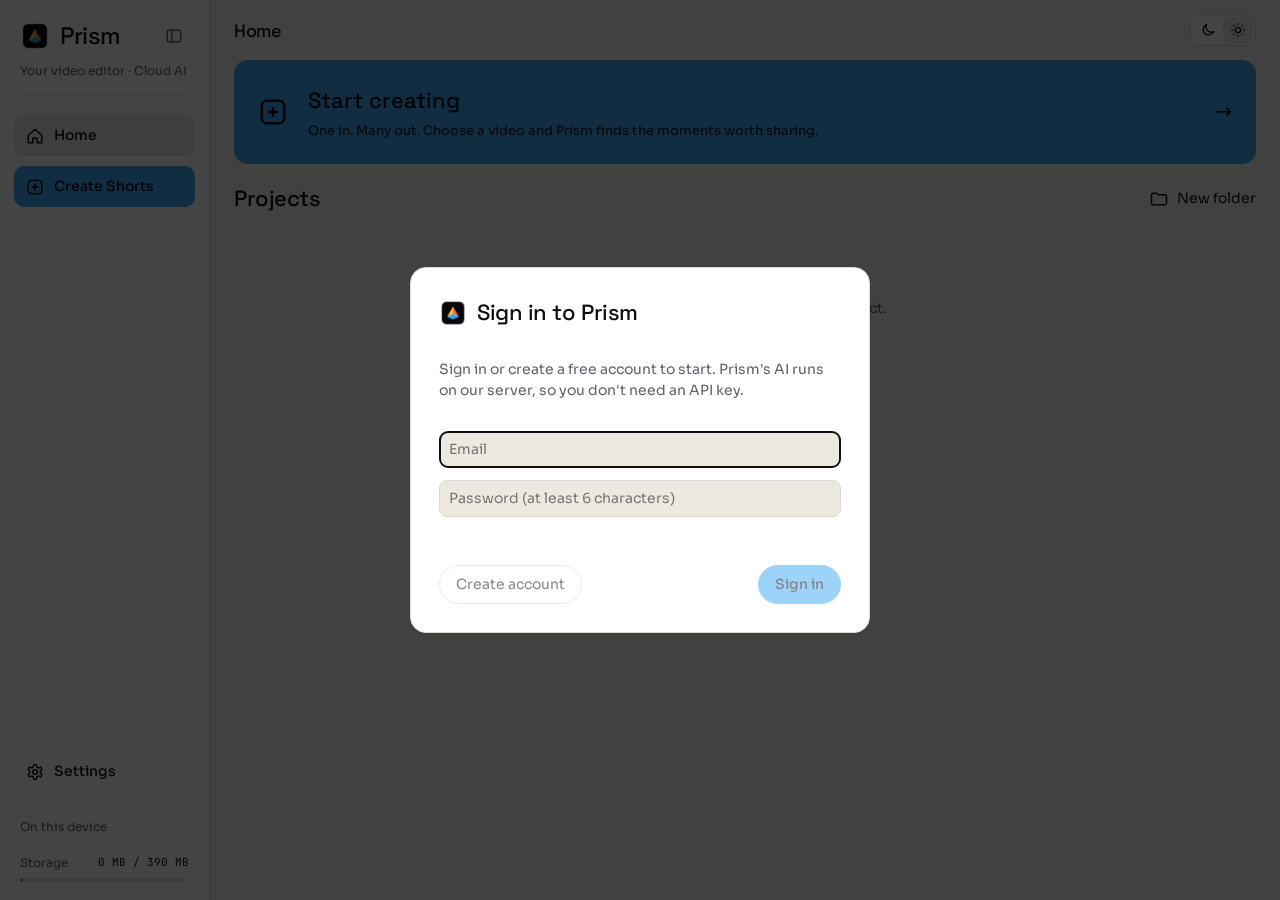
==== app/index.html @ 60f2bdc0 "Beta cap: spots left, waitlist, friendly full message; events to Supabase; Turnstile-ready sign-up C" ====
<!doctype html>
<html lang="en">
<head>
  <meta charset="utf-8">
  <meta name="viewport" content="width=device-width, initial-scale=1">
  <title>Prism</title>
  <meta name="description" content="Make vertical Shorts from long videos in your browser.">
  <meta name="robots" content="noindex">
  <script>try { var t = localStorage.getItem('prism-theme'); if (t) document.documentElement.dataset.theme = t; } catch (e) {}</script>
  <link rel="icon" href="/favicon.ico" sizes="32x32">
  <link rel="stylesheet" href="/app/app.css">
  <script src="/vendor/supabase-2.45.4.js"></script>
  <script src="/supabase-client.js"></script>
  <script src="/beta.js"></script>
  <script src="/turnstile.js"></script>
  <script type="module" src="/app/app.js"></script>
  <!-- Vercel Web Analytics and Speed Insights: cookieless page views and load times. -->
  <script src="/analytics.js"></script>
  <script defer src="/_vercel/insights/script.js"></script>
  <script defer src="/_vercel/speed-insights/script.js"></script>
</head>
<body>
  <div class="shell">
    <aside class="sidebar">
      <div class="brand-row"><img src="/icon.png" width="30" height="30" alt=""><span class="brand-name">Prism</span>
        <button class="collapse-button" data-action="collapse" aria-label="Collapse sidebar" aria-expanded="true" title="Collapse sidebar"><svg viewBox="0 0 24 24" aria-hidden="true"><rect x="3" y="4" width="18" height="16" rx="3"/><path d="M9 4v16"/></svg></button></div>
      <p class="tagline">Your video editor · Cloud AI</p>
      <nav class="side-nav" aria-label="Main">
        <button class="side-button selected" data-action="nav" data-screen="home" title="Home">
          <svg viewBox="0 0 24 24" aria-hidden="true"><path d="M3 11 12 3l9 8v10h-6v-6H9v6H3Z"/></svg><span class="label">Home</span></button>
        <button class="side-button prominent" data-action="nav" data-screen="create" title="Create Shorts">
          <svg viewBox="0 0 24 24" aria-hidden="true"><rect x="3" y="3" width="18" height="18" rx="4"/><path d="M12 8v8M8 12h8" class="cut"/></svg><span class="label">Create Shorts</span></button>
      </nav>
      <div class="side-bottom">
        <div id="upload-status" class="upload-status" hidden><span id="upload-text" class="small muted"></span><div class="meter thin"><div id="upload-bar"></div></div></div>
        <button class="side-button" data-action="nav" data-screen="settings" title="Settings">
          <svg viewBox="0 0 24 24" aria-hidden="true"><path d="M12.2 2h-.4a2 2 0 0 0-2 2v.2a2 2 0 0 1-1 1.7l-.4.3a2 2 0 0 1-2 0l-.2-.1a2 2 0 0 0-2.7.7l-.2.4a2 2 0 0 0 .7 2.7l.2.1a2 2 0 0 1 1 1.7v.5a2 2 0 0 1-1 1.7l-.2.1a2 2 0 0 0-.7 2.7l.2.4a2 2 0 0 0 2.7.7l.2-.1a2 2 0 0 1 2 0l.4.3a2 2 0 0 1 1 1.7v.2a2 2 0 0 0 2 2h.4a2 2 0 0 0 2-2v-.2a2 2 0 0 1 1-1.7l.4-.3a2 2 0 0 1 2 0l.2.1a2 2 0 0 0 2.7-.7l.2-.4a2 2 0 0 0-.7-2.7l-.2-.1a2 2 0 0 1-1-1.7v-.5a2 2 0 0 1 1-1.7l.2-.1a2 2 0 0 0 .7-2.7l-.2-.4a2 2 0 0 0-2.7-.7l-.2.1a2 2 0 0 1-2 0l-.4-.3a2 2 0 0 1-1-1.7V4a2 2 0 0 0-2-2Z"/><circle cx="12" cy="12" r="3"/></svg><span class="label">Settings</span></button>
        <div class="resources">
          <p class="muted small">On this device</p>
          <div class="res-line small"><span class="muted">Storage</span><span id="storage-label" class="mono">—</span></div>
          <div class="meter thin"><div id="storage-bar"></div></div>
        </div>
      </div>
    </aside>
    <div class="content">
      <header class="topbar">
        <h1 id="screen-title">Home</h1>
        <span class="topbar-actions">
          <button id="export-button" class="button primary" data-action="export-dialog" hidden>Export</button>
        <div class="theme-toggle" role="group" aria-label="Theme">
          <button id="theme-dark" data-action="theme" data-theme="dark" aria-label="Dark theme" aria-pressed="true"><svg viewBox="0 0 24 24"><path d="M20 14.5A8 8 0 0 1 9.5 4 8 8 0 1 0 20 14.5Z"/></svg></button>
          <button id="theme-light" data-action="theme" data-theme="light" aria-label="Light theme" aria-pressed="false"><svg viewBox="0 0 24 24"><circle cx="12" cy="12" r="4"/><path d="M12 2v2M12 20v2M2 12h2M20 12h2M5 5l1.5 1.5M17.5 17.5 19 19M19 5l-1.5 1.5M6.5 17.5 5 19"/></svg></button>
        </div>
        </span>
      </header>
      <main id="app" class="app-main"><p class="muted">Loading…</p></main>
    </div>
  </div>
  <div id="gate" class="gate" hidden></div>
  <div id="drop-overlay" class="drop-overlay" hidden><div><h2>Drop to create Shorts</h2><p>MP4, MOV, WebM or any video your browser can read</p></div></div>
  <div id="progress" class="progress" hidden></div>
  <div id="dialog" class="dialog" hidden></div>
  <noscript><p class="notice">Prism needs JavaScript to make Shorts in your browser.</p></noscript>
</body>
</html>
---- app/app.css ----
@font-face { font-family: "Space Grotesk"; src: url("../fonts/SpaceGrotesk-Medium.woff2") format("woff2"); font-weight: 500; font-display: swap; }
@font-face { font-family: Sora; src: url("../fonts/Sora-Regular.woff2") format("woff2"); font-weight: 400; font-display: swap; }
@font-face { font-family: Sora; src: url("../fonts/Sora-Medium.woff2") format("woff2"); font-weight: 500 700; font-display: swap; }
@font-face { font-family: "JetBrains Mono"; src: url("../fonts/JetBrainsMono-Regular.woff2") format("woff2"); font-weight: 400; font-display: swap; }

:root {
  --surface0: #1a1c22; --surface1: #23262e; --surface2: #2e323c; --border: #3a3f4b;
  --text: #f3f0e9; --text2: #a9aeb8; --accent: #65baff; --sky: #3fa9f5; --coral: #ff8a79; --amber: #ffc233;
  --display: "Space Grotesk", sans-serif; --mono: "JetBrains Mono", monospace;
  color-scheme: dark;
}
@media (prefers-color-scheme: light) {
  :root:not([data-theme="dark"]) {
    --surface0: #f6f3ec; --surface1: #fff; --surface2: #ede9e0; --border: #dedad2;
    --text: #0e0f14; --text2: #5c6068; --accent: #0b6cb5; --coral: #b43c2c; --amber: #8f5e00;
    color-scheme: light;
  }
}
:root[data-theme="light"] {
  --surface0: #f6f3ec; --surface1: #fff; --surface2: #ede9e0; --border: #dedad2;
  --text: #0e0f14; --text2: #5c6068; --accent: #0b6cb5; --coral: #b43c2c; --amber: #8f5e00;
  color-scheme: light;
}
* { box-sizing: border-box; }
[hidden] { display: none !important; }
body { margin: 0; overflow: hidden; background: var(--surface0); color: var(--text); font: 400 14px/1.5 Sora, system-ui, sans-serif; min-height: 100vh; }
h1, h2, h3 { font-family: var(--display); font-weight: 500; letter-spacing: -.02em; margin: 0; }
h1 { font-size: 28px; } h2 { font-size: 22px; } h3 { font-size: 15px; margin: 12px 0 6px; }
a { color: var(--accent); }
button, input, select, textarea { font: inherit; color: inherit; }
input, select, textarea { background: var(--surface2); border: 1px solid var(--border); border-radius: 8px; padding: 7px 9px; min-width: 0; }
label { display: grid; gap: 4px; font-size: 13px; color: var(--text2); }
label.check { display: flex; align-items: center; gap: 8px; color: var(--text); }
label.check input { margin: 0; }
fieldset { border: 1px solid var(--border); border-radius: 12px; padding: 12px; margin: 0; }
legend { padding: 0 6px; color: var(--text2); font-size: 13px; }
.insp { display: grid; gap: 18px; }
.insp-section { display: grid; gap: 12px; padding-top: 16px; border-top: 1px solid var(--border); }
.insp-section h3 { margin: 0; font-size: 14px; font-weight: 600; color: var(--text); }
.insp-pair { display: grid; grid-template-columns: 1fr 1fr; gap: 10px; }
.insp select, .insp input:not([type=checkbox]) { width: 100%; }
details.insp-section > summary { list-style: none; cursor: pointer; display: flex; justify-content: space-between; align-items: center; }
details.insp-section > summary::-webkit-details-marker { display: none; }
details.insp-section > summary::after { content: "+"; color: var(--text2); font-size: 18px; line-height: 1; }
details.insp-section[open] > summary::after { content: "−"; }
details.insp-section:not([open]) { gap: 0; }
.style-preview.wide { width: 100%; height: 72px; justify-self: stretch; }
.link-button { background: none; border: 0; padding: 0; color: var(--accent); cursor: pointer; justify-self: start; font-size: 14px; }
.link-button.danger { color: var(--coral); }
.insp-actions { display: grid; gap: 12px; justify-items: center; padding-top: 4px; }
.insp-actions .button { width: 100%; justify-content: center; }
.insp-actions .link-button { justify-self: center; }
.button { display: inline-flex; align-items: center; gap: 6px; border-radius: 999px; padding: 8px 16px; border: 1px solid var(--border); background: var(--surface1); cursor: pointer; text-decoration: none; color: var(--text); white-space: nowrap; }
.button.primary { background: var(--sky); border-color: var(--sky); color: #0e0f14; font-weight: 500; }
.button.ghost { background: transparent; }
.button.danger { color: var(--coral); }
.button:disabled { opacity: .5; cursor: default; }
.link { background: none; border: 0; color: var(--accent); cursor: pointer; padding: 0; font-size: 13px; }
.link.danger { color: var(--coral); }
.muted { color: var(--text2); } .small { font-size: 12px; } .error { color: var(--coral); } .notice { color: var(--amber); font-size: 13px; }
.stack { display: grid; gap: 12px; } .row { display: flex; gap: 10px; align-items: center; flex-wrap: wrap; }
.row.between { justify-content: space-between; } .row.end { justify-content: flex-end; }
.plain { list-style: none; margin: 0; padding: 0; display: grid; gap: 8px; }
.card { background: var(--surface1); border: 1px solid var(--border); border-radius: 16px; padding: 20px; }
.auth { max-width: 420px; margin: 40px auto; display: grid; gap: 14px; }
.project-card { position: relative; display: grid; gap: 6px; background: var(--surface1); border: 1px solid var(--border); border-radius: 14px; padding: 10px; justify-items: start; }
.project-card .open { display: grid; gap: 8px; text-align: left; background: none; border: 0; padding: 0; cursor: pointer; color: var(--text); width: 100%; }
.style-preview { max-width: 100%; height: 64px; object-fit: contain; background: linear-gradient(135deg, #4a4f5c, #272b35); border-radius: 10px; padding: 6px; justify-self: start; }
.poster img { width: 100%; height: 100%; object-fit: cover; }
.editor { display: grid; gap: 14px; }
.panes { display: grid; grid-template-columns: minmax(300px, 380px) minmax(0, 1fr) 320px; gap: 16px; align-items: start; }
.bin, .inspector { background: var(--surface1); border: 1px solid var(--border); border-radius: 14px; padding: 14px; max-height: calc(100vh - 150px); overflow: auto; }
.stage { display: grid; justify-items: center; gap: 10px; min-height: 60vh; align-content: start; }
.timeline { width: min(560px, 100%); display: grid; gap: 4px; margin-top: 6px; }
.tl-track { position: relative; height: 30px; background: var(--surface2); border: 1px solid var(--border); border-radius: 8px; touch-action: none; }
.tl-other { position: absolute; top: 4px; bottom: 4px; background: var(--border); border-radius: 4px; }
.tl-clip { position: absolute; top: 0; bottom: 0; min-width: 12px; background: color-mix(in srgb, var(--sky) 45%, transparent); border: 1px solid var(--sky); border-radius: 6px; cursor: grab; }
.tl-handle { position: absolute; top: 0; bottom: 0; width: 10px; cursor: ew-resize; background: var(--sky); }
.tl-handle.l { left: -1px; border-radius: 6px 0 0 6px; } .tl-handle.r { right: -1px; border-radius: 0 6px 6px 0; }
.mono { font-family: var(--mono); }
.live { display: grid; gap: 8px; justify-items: center; width: 100%; }
.transport { display: flex; align-items: center; gap: 10px; width: min(360px, 100%); }
.transport input { flex: 1; padding: 0; }
.transport .button { padding: 4px 12px; }
.hidden-video { position: absolute; width: 1px; height: 1px; opacity: 0; pointer-events: none; }
.player { height: min(62vh, 640px); width: auto; max-width: 100%; aspect-ratio: 9 / 16; background: #000; border-radius: 14px; }
.inspector textarea { width: 100%; resize: vertical; }
.inspector .stack > label, .inspector fieldset label { min-width: 0; }
.progress { position: fixed; right: 20px; bottom: 20px; z-index: 40; }
.progress-card { display: grid; gap: 10px; width: min(360px, calc(100vw - 40px)); box-shadow: 0 10px 40px #0008; }
.bar { height: 6px; background: var(--surface2); border-radius: 99px; overflow: hidden; }
.bar > div { height: 100%; background: var(--sky); transition: width .3s; }
.dialog { position: fixed; inset: 0; background: #0009; display: grid; place-items: center; z-index: 50; padding: 16px; }
.sheet { background: var(--surface1); border: 1px solid var(--border); border-radius: 18px; padding: 22px; width: min(440px, 100%); max-height: 90vh; overflow: auto; }
.sheet select, .sheet input { width: 100%; }
.sheet .check input { width: auto; }
@media (max-width: 900px) {
  .site-top,   .panes { grid-template-columns: 1fr; }
  .bin, .inspector { max-height: none; }
}

/* App shell, as in the macOS app */
.shell { display: grid; grid-template-columns: 210px minmax(0, 1fr); height: 100vh; transition: grid-template-columns .18s ease; }
.shell.collapsed { grid-template-columns: 64px minmax(0, 1fr); }
.collapsed .sidebar { padding-inline: 8px; }
.collapsed .brand-row { flex-direction: column; gap: 10px; padding: 0; }
.collapsed .collapse-button { margin-left: 0; }
.collapsed .brand-name, .collapsed .label, .collapsed .tagline, .collapsed .resources { display: none; }
.collapsed .side-button { justify-content: center; padding-inline: 0; }
.collapsed .side-nav { margin-top: 14px; }
.sidebar { background: var(--surface1); border-right: 1px solid var(--border); padding: 18px 14px; display: flex; flex-direction: column; gap: 6px; overflow: auto; }
.brand-row { display: flex; align-items: center; gap: 10px; padding: 0 6px; }
.collapse-button { margin-left: auto; width: 30px; height: 28px; border: 0; border-radius: 8px; background: transparent; color: var(--text2); cursor: pointer; display: grid; place-items: center; }
.collapse-button:hover { background: var(--surface2); color: var(--text); }
.collapse-button svg { width: 18px; height: 18px; fill: none; stroke: currentColor; stroke-width: 1.8; }
.brand-row img { border-radius: 8px; }
.brand-name { font-family: var(--display); font-size: 24px; letter-spacing: -.02em; }
.tagline { margin: 2px 6px 14px; color: var(--text2); font-size: 12px; padding-bottom: 14px; border-bottom: 1px solid var(--border); }
.side-nav { display: grid; gap: 10px; }
.side-button { display: flex; align-items: center; gap: 10px; width: 100%; padding: 10px 12px; border-radius: 10px; border: 0; background: transparent; cursor: pointer; font-size: 14px; font-weight: 500; text-align: left; color: var(--text); }
.side-button svg { width: 18px; height: 18px; fill: none; stroke: currentColor; stroke-width: 2; stroke-linejoin: round; stroke-linecap: round; }
.side-button.selected { background: var(--surface2); }
.side-button.prominent { background: var(--sky); color: #0e0f14; }
.side-button:disabled { opacity: .45; cursor: default; }
.side-bottom { margin-top: auto; display: grid; gap: 14px; }
.resources { padding: 0 6px; display: grid; gap: 6px; }
.res-line { display: flex; justify-content: space-between; gap: 8px; white-space: nowrap; }
.res-line .mono { font-size: 11px; }
.meter { height: 8px; background: var(--surface2); border-radius: 99px; overflow: hidden; }
.meter.thin { height: 4px; }
.meter > div { height: 100%; background: var(--sky); border-radius: 99px; width: 0; }
.content { display: grid; grid-template-rows: auto minmax(0, 1fr); min-width: 0; }
.topbar { display: flex; align-items: center; justify-content: space-between; padding: 14px 24px; }
.topbar h1 { font-size: 18px; }
.theme-toggle { display: flex; background: var(--surface1); border: 1px solid var(--border); border-radius: 10px; padding: 2px; }
.theme-toggle button { width: 30px; height: 26px; border: 0; border-radius: 8px; background: transparent; cursor: pointer; display: grid; place-items: center; }
.theme-toggle button[aria-pressed="true"] { background: var(--surface2); }
.theme-toggle svg { width: 16px; height: 16px; fill: none; stroke: currentColor; stroke-width: 2; }
.app-main { padding: 0 24px 24px; overflow: auto; }
/* Home */
.dashboard { display: grid; gap: 22px; align-content: start; }
.start-card { display: flex; align-items: center; gap: 20px; width: 100%; min-height: 104px; padding: 0 24px; border: 0; border-radius: 14px; background: var(--sky); color: #0e0f14; text-align: left; cursor: pointer; }
.start-text { display: grid; gap: 4px; flex: 1; }
.start-text strong { font-family: var(--display); font-size: 22px; font-weight: 500; }
.start-text span { font-size: 13px; font-weight: 500; opacity: .82; }
.start-arrow { font-size: 20px; }
.dashboard h2 { font-size: 22px; }
.dashboard .grid { display: grid; grid-template-columns: repeat(auto-fill, minmax(210px, 1fr)); gap: 16px; }
.poster { position: relative; aspect-ratio: 16 / 9; background: var(--surface2); border-radius: 10px; overflow: hidden; }
.poster img { width: 100%; height: 100%; object-fit: cover; }
.badge { position: absolute; right: 8px; bottom: 8px; background: #000b; color: #fff; border-radius: 99px; padding: 1px 8px; font: 500 11px var(--mono); }
.empty { display: grid; gap: 4px; padding: 40px 0; justify-items: center; text-align: center; }
.drop-overlay { position: fixed; inset: 0; z-index: 55; display: grid; place-items: center; background: #0e0f14d9; text-align: center; border: 3px dashed var(--sky); color: #f6f3ec; }
.drop-overlay p { color: #a0a5ae; margin-top: 6px; }
/* Sign-in card over the whole app */
.gate { position: fixed; inset: 0; z-index: 60; display: grid; place-items: center; background: #000b; padding: 16px; }
.gate-card { width: min(460px, 100%); background: var(--surface1); border: 1px solid var(--border); border-radius: 16px; padding: 28px; display: grid; gap: 16px; }
.gate-card input { width: 100%; }
/* Create Shorts */
.create { display: grid; gap: 14px; justify-items: center; max-width: 720px; margin: 0 auto; padding-top: 10px; text-align: center; }
.create > * { width: 100%; }
.eyebrow { color: var(--text2); font-size: 12px; margin: 0; }
.big { font-size: 34px; }
.panel { background: var(--surface1); border: 1px solid var(--border); border-radius: 14px; padding: 16px; text-align: left; display: grid; gap: 10px; justify-items: start; }
.panel > * { max-width: 100%; }
.file-line { margin: 0; font-weight: 500; } .tick { color: var(--sky); }
.settings-row { display: grid; grid-template-columns: repeat(3, minmax(0, 1fr)); gap: 16px; width: 100%; align-items: end; }
.settings-row > div { display: grid; gap: 4px; }
.stepper { display: flex; align-items: center; gap: 10px; }
.stepper .button { padding: 2px 10px; }
.create .button.primary, .create .link { width: auto; justify-self: center; }
.back { color: var(--text2); }
.cards { display: grid; grid-template-columns: repeat(auto-fill, minmax(190px, 1fr)); gap: 12px; text-align: left; }
.choice { display: grid; gap: 6px; align-content: start; background: var(--surface1); border: 2px solid var(--border); border-radius: 14px; padding: 14px; cursor: pointer; color: var(--text); text-align: left; }
.choice.on { border-color: var(--sky); }
.choice .style-preview { height: 52px; width: 100%; justify-self: stretch; padding: 4px; }
.drop-card { display: grid; gap: 6px; justify-items: center; padding: 48px 20px; border: 2px dashed var(--border); border-radius: 16px; cursor: pointer; background: var(--surface1); }
.drop-card:hover { border-color: var(--sky); } .drop-card.busy { opacity: .7; cursor: default; }
/* Settings */
@media (max-width: 800px) {
  body { overflow: auto; }
  .shell { grid-template-columns: 1fr; height: auto; min-height: 100vh; }
  .sidebar { flex-direction: row; flex-wrap: wrap; align-items: center; border-right: 0; border-bottom: 1px solid var(--border); }
  .tagline, .resources { display: none; }
  .side-nav { display: flex; gap: 6px; flex-wrap: wrap; } .side-button { width: auto; }
  .side-bottom { margin: 0 0 0 auto; }
  .settings-row { grid-template-columns: 1fr; }
}

/* Editor: one editable name in the top bar, Export beside the theme switch's place */
.topbar-actions { display: flex; align-items: center; gap: 10px; }
.title-input { font: 500 18px var(--display); letter-spacing: -.02em; background: transparent; border: 1px solid transparent; border-radius: 8px; padding: 4px 8px; margin-left: -8px; width: min(640px, 55vw); color: var(--text); }
.title-input:hover, .title-input:focus { border-color: var(--border); background: var(--surface1); }
.editor { display: block; }
/* Shorts panel, as in the desktop app */
.shorts-head { display: flex; align-items: center; gap: 10px; margin-bottom: 4px; }
.shorts-head h3 { margin: 0; display: flex; align-items: baseline; gap: 8px; }
.shorts-head .count { color: var(--text2); font-size: 13px; font-weight: 400; }
.shorts-head .spacer { flex: 1; }
.star { border: 0; background: transparent; color: var(--text2); cursor: pointer; padding: 4px; border-radius: 8px; display: grid; place-items: center; }
.star svg { width: 20px; height: 20px; fill: none; stroke: currentColor; stroke-width: 1.8; stroke-linejoin: round; }
.star[aria-pressed="true"] { color: var(--sky); } .star[aria-pressed="true"] svg { fill: currentColor; }
.create-more { display: inline-flex; align-items: center; gap: 6px; border: 0; background: transparent; color: var(--accent); cursor: pointer; font-size: 13px; font-weight: 500; padding: 4px 6px; border-radius: 8px; }
.create-more svg { width: 16px; height: 16px; fill: none; stroke: currentColor; stroke-width: 1.8; stroke-linejoin: round; }
.source-line { margin: 0 0 12px; color: var(--text2); font-size: 12px; }
.short-grid { display: grid; grid-template-columns: repeat(auto-fill, minmax(150px, 1fr)); gap: 10px; }
.short-card { position: relative; background: var(--surface2); border: 2px solid transparent; border-radius: 14px; padding: 6px; }
.short-card.on { border-color: var(--sky); }
.card-main { display: grid; gap: 4px; width: 100%; text-align: left; background: none; border: 0; padding: 0; cursor: pointer; color: var(--text); }
.card-thumb { position: relative; display: block; aspect-ratio: 16 / 9; border-radius: 9px; overflow: hidden; background: var(--surface1); }
.card-thumb img { width: 100%; height: 100%; object-fit: cover; display: block; }
.card-thumb::after { content: ""; position: absolute; inset: auto 0 0 0; height: 55%; background: linear-gradient(transparent, #000a); }
.badge-score, .card-meta { position: absolute; z-index: 1; color: #fff; font-weight: 500; }
.badge-score { top: 6px; left: 6px; background: #0009; border-radius: 99px; padding: 2px 8px; font-size: 12px; }
.card-meta { left: 8px; right: 8px; bottom: 5px; display: flex; justify-content: space-between; font-size: 12px; text-shadow: 0 1px 2px #000a; }
.card-title { font-size: 13px; font-weight: 500; line-height: 1.3; display: -webkit-box; -webkit-line-clamp: 2; -webkit-box-orient: vertical; overflow: hidden; padding: 2px 2px 0; }
.card-sub { font-size: 12px; color: var(--text2); padding: 0 2px 2px; }
.card-remove { position: absolute; top: 12px; right: 12px; z-index: 2; width: 24px; height: 24px; border: 0; border-radius: 50%; background: #0009; color: #fff; cursor: pointer; font-size: 13px; line-height: 1; display: grid; place-items: center; opacity: 0; transition: opacity .12s; }
.short-card:hover .card-remove, .card-remove:focus-visible { opacity: 1; }

/* Home: folders, card menu, Trash */
.dashboard { gap: 18px; }
.dashboard .grid { grid-template-columns: repeat(auto-fill, minmax(200px, 1fr)); gap: 14px; }
.p-title { font-size: 14px; font-weight: 600; line-height: 1.3; display: -webkit-box; -webkit-line-clamp: 2; -webkit-box-orient: vertical; overflow: hidden; }
.project-card .static { display: grid; gap: 6px; width: 100%; }
.card-menu { position: absolute; top: 16px; right: 16px; z-index: 2; width: 28px; height: 28px; border: 0; border-radius: 50%; background: #000a; color: #fff; cursor: pointer; font-size: 18px; line-height: 1; display: grid; place-items: center; opacity: 0; transition: opacity .12s; }
.card-menu.shown { position: static; opacity: 1; background: var(--surface2); color: var(--text); }
.project-card:hover .card-menu, .folder-tile:hover .card-menu, .card-menu:focus-visible, .card-menu[aria-expanded="true"] { opacity: 1; }
@media (hover: none) { .card-menu { opacity: 1; } }
.folders { display: flex; flex-wrap: wrap; gap: 12px; }
.folder-tile { position: relative; background: var(--surface1); border: 1px solid var(--border); border-radius: 14px; min-width: 210px; }
.folder-tile.over { border-color: var(--sky); background: var(--surface2); }
.folder-tile .open { display: flex; align-items: center; gap: 12px; width: 100%; background: none; border: 0; padding: 14px 16px; cursor: pointer; text-align: left; color: var(--text); }
.folder-tile .open > span { display: grid; }
.folder-tile svg, .new-folder svg, .choice-row svg { width: 24px; height: 24px; fill: none; stroke: currentColor; stroke-width: 1.8; stroke-linejoin: round; stroke-linecap: round; }
.folder-tile svg { color: var(--sky); }
.folder-tile .card-menu { top: 50%; right: 10px; transform: translateY(-50%); }
.new-folder { display: inline-flex; align-items: center; gap: 8px; font-size: 14px; color: var(--text); }
.new-folder svg { width: 20px; height: 20px; }
.back-home { justify-self: start; color: var(--text2); }
.choice-row { display: flex; align-items: center; gap: 10px; width: 100%; text-align: left; background: var(--surface2); border: 2px solid transparent; border-radius: 10px; padding: 10px 12px; cursor: pointer; color: var(--text); }
.choice-row.on { border-color: var(--sky); } .choice-row svg { width: 20px; height: 20px; color: var(--sky); }
.choice-row .muted { margin-left: auto; }
/* Pop-up menu */
.menu { position: fixed; z-index: 80; background: var(--surface1); border: 1px solid var(--border); border-radius: 12px; padding: 6px; min-width: 200px; box-shadow: 0 10px 40px #0006; }
.menu button { display: block; width: 100%; text-align: left; background: none; border: 0; padding: 8px 10px; border-radius: 8px; cursor: pointer; color: var(--text); font-size: 14px; }
.menu button:hover, .menu button:focus-visible { background: var(--surface2); outline: none; }
.menu button.danger { color: var(--coral); }
.menu hr { border: 0; border-top: 1px solid var(--border); margin: 4px 0; }
.stats { display: grid; grid-template-columns: auto 1fr; gap: 8px 22px; margin: 0; }
.stats dt { color: var(--text2); } .stats dd { margin: 0; text-align: right; font-family: var(--mono); font-size: 13px; }

/* Settings: dashboard sections */
.stat-row { display: grid; grid-template-columns: repeat(auto-fit, minmax(150px, 1fr)); gap: 12px; width: 100%; }
.stat { background: var(--surface2); border-radius: 12px; padding: 14px 16px; display: grid; gap: 2px; }
.stat b { font: 500 30px var(--display); letter-spacing: -.02em; } .stat span { color: var(--text2); font-size: 13px; }
.table-wrap { width: 100%; overflow-x: auto; }
.settings-layout table { width: 100%; border-collapse: collapse; }
.settings-layout th, .settings-layout td { text-align: left; padding: 9px 10px; border-bottom: 1px solid var(--border); font-size: 14px; }
.settings-layout th { color: var(--text2); font-weight: 400; font-size: 12px; }
.settings-layout td.num { font-family: var(--mono); font-size: 13px; }

/* Settings: category list on the left, cards on the right */
.settings-layout { display: grid; grid-template-columns: 250px minmax(0, 1fr); gap: 32px; max-width: 1040px; padding-top: 6px; }
.settings-nav { display: grid; gap: 4px; align-content: start; position: sticky; top: 0; }
.settings-item { display: flex; align-items: center; gap: 12px; width: 100%; text-align: left; background: transparent; border: 0; border-radius: 12px; padding: 10px 12px; cursor: pointer; color: var(--text); }
.settings-item:hover { background: var(--surface1); }
.settings-item[aria-current="page"] { background: var(--surface1); box-shadow: inset 3px 0 0 var(--sky); }
.settings-item svg { width: 20px; height: 20px; flex: none; fill: none; stroke: currentColor; stroke-width: 1.8; stroke-linecap: round; stroke-linejoin: round; color: var(--text2); }
.settings-item[aria-current="page"] svg { color: var(--sky); }
.settings-item > span { display: grid; min-width: 0; }
.settings-item .small { overflow: hidden; text-overflow: ellipsis; white-space: nowrap; }
.settings-content { display: grid; gap: 16px; align-content: start; min-width: 0; }
.set-head { display: grid; gap: 2px; margin-bottom: 4px; }
.set-head h2 { font-size: 26px; }
.box { background: var(--surface1); border: 1px solid var(--border); border-radius: 16px; padding: 20px; display: grid; gap: 12px; justify-items: start; }
.box > * { max-width: 100%; margin: 0; }
.box.flush { padding: 4px 8px; justify-items: stretch; }
.box label { display: grid; gap: 2px; }
.label-s { font-size: 11px; letter-spacing: .08em; color: var(--text2); }
.plan-big { font: 500 22px var(--display); letter-spacing: -.02em; white-space: pre-line; }
.who { display: flex; align-items: center; gap: 14px; }
.who > div { display: grid; }
.avatar { width: 44px; height: 44px; border-radius: 50%; background: var(--sky); color: #0e0f14; display: grid; place-items: center; font: 500 20px var(--display); }
.big-number { display: flex; align-items: baseline; gap: 10px; }
.big-number b { font: 500 44px var(--display); letter-spacing: -.03em; line-height: 1; }
.big-number span { color: var(--text2); }
.box .meter { height: 10px; width: 100%; }
.meter.warn > div { background: var(--coral); }
.box .row { width: 100%; }
#promo-form .row input { flex: 1; min-width: 160px; }
.stat-row .stat { background: var(--surface1); border: 1px solid var(--border); }
@media (max-width: 800px) {
  .settings-layout { grid-template-columns: 1fr; gap: 16px; }
  .settings-nav { display: flex; overflow-x: auto; position: static; padding-bottom: 4px; }
  .settings-item { width: auto; flex: none; }
  .settings-item .small { display: none; }
}

.settings-layout tbody tr:last-child td { border-bottom: 0; }
.settings-layout th:nth-child(2), .settings-layout th:nth-child(3), .settings-layout td.num { text-align: right; }
.settings-layout th, .settings-layout td { padding: 11px 14px; }

/* First Create step */
.drop-card { gap: 10px; padding: 44px 20px; }
.drop-card strong { font: 500 20px var(--display); letter-spacing: -.02em; }
.drop-icon { width: 56px; height: 56px; border-radius: 50%; background: color-mix(in srgb, var(--sky) 18%, transparent); color: var(--sky); display: grid; place-items: center; }
.drop-icon svg { width: 26px; height: 26px; fill: none; stroke: currentColor; stroke-width: 2; stroke-linecap: round; stroke-linejoin: round; }
.drop-card .button { pointer-events: none; }
/* Phone: the sidebar becomes one slim bar of icons */
@media (max-width: 800px) {
  .sidebar { flex-wrap: nowrap; gap: 8px; padding: 10px 12px; }
  .collapse-button, .tagline, .resources { display: none; }
  .brand-row { padding: 0; }
  .side-nav { display: flex; gap: 6px; margin: 0 0 0 auto; }
  .side-bottom { margin: 0; }
  .side-button { width: 42px; height: 42px; padding: 0; justify-content: center; }
  .side-button .label { display: none; }
  .app-main { padding: 0 14px 20px; }
  .topbar { padding: 12px 14px; }
}
@media (max-width: 560px) {
  .dashboard .grid { grid-template-columns: repeat(2, minmax(0, 1fr)); gap: 10px; }
  .start-card { padding: 16px; gap: 14px; min-height: 0; }
  .folder-tile { min-width: 0; flex: 1 1 100%; }
  .project-card { padding: 8px; }
}

.drop-card { color: var(--text); }

/* The theme switch crossfades quickly */
::view-transition-old(root), ::view-transition-new(root) { animation-duration: .14s; }

.missing { color: var(--amber); }
.attach { justify-self: start; cursor: pointer; }

.upload-status { display: grid; gap: 4px; padding: 0 6px; }
.collapsed .upload-status { display: none; }

.evict-list { list-style: none; margin: 0; padding: 0; display: grid; gap: 6px; }
.evict-list li { display: flex; justify-content: space-between; gap: 12px; background: var(--surface2); border-radius: 10px; padding: 8px 12px; font-size: 13px; }

.section-title { font-size: 16px; margin: 8px 0 -4px; }

/* Beta cap on the sign-in card (/beta.js). */
.beta-spots { margin: 0; }
.beta-waitlist { display: grid; gap: 10px; margin-top: 14px; padding-top: 14px; border-top: 1px solid var(--border); }
.beta-waitlist h3 { margin: 0; font-size: 15px; }
.beta-waitlist p { margin: 0; color: var(--text2); font-size: 13px; }
.beta-waitlist form { display: grid; gap: 10px; }
.beta-waitlist label { display: none; }

.turnstile-slot:empty { display: none; }
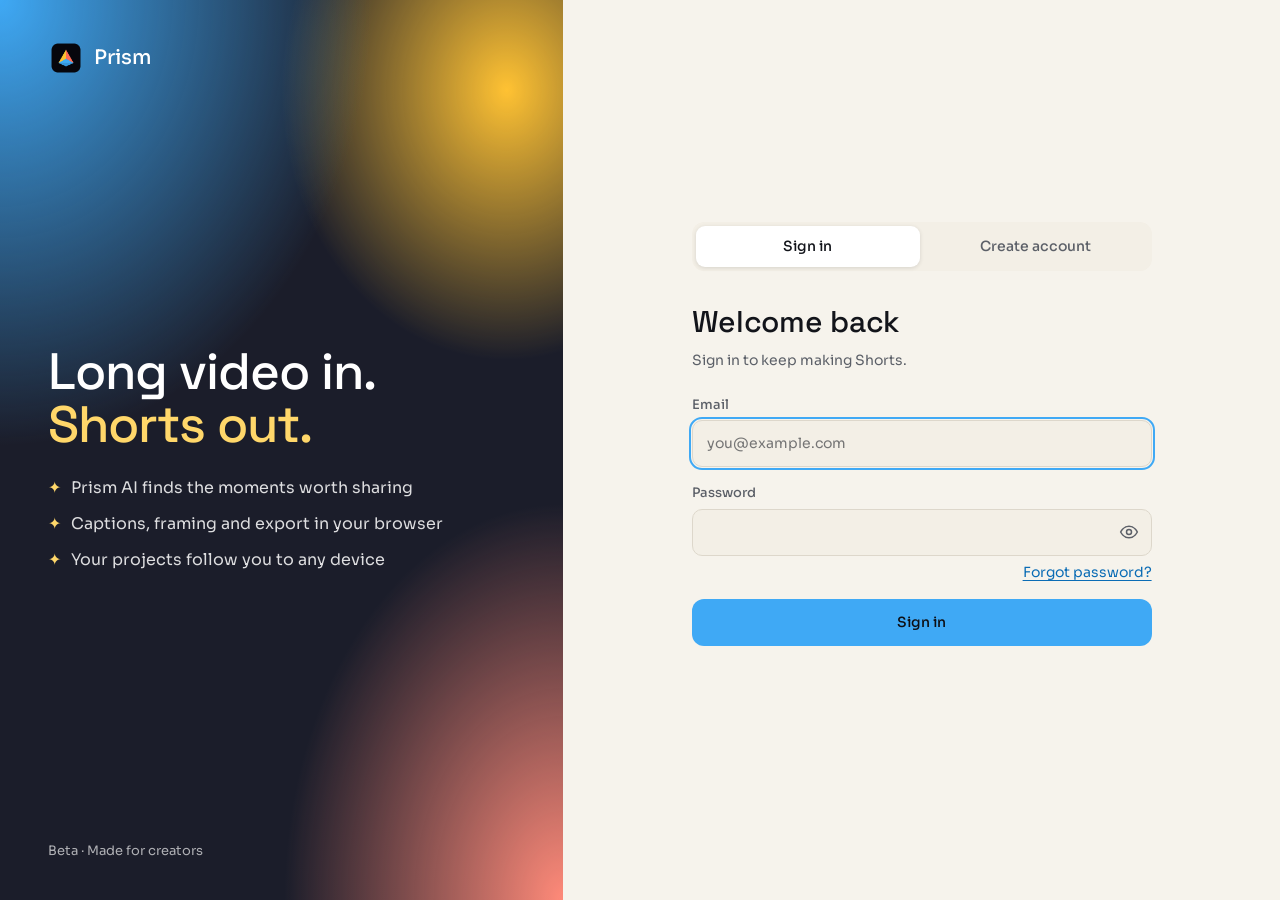
==== commit c9de131e: "Full-screen sign-in and sign-up with name, username, password confirm, terms and password reset Co-A" ====
--- a/app/index.html
+++ b/app/index.html
@@ -9,10 +9,12 @@
   <script>try { var t = localStorage.getItem('prism-theme'); if (t) document.documentElement.dataset.theme = t; } catch (e) {}</script>
   <link rel="icon" href="/favicon.ico" sizes="32x32">
   <link rel="stylesheet" href="/app/app.css">
+  <link rel="stylesheet" href="/auth.css">
   <script src="/vendor/supabase-2.45.4.js"></script>
   <script src="/supabase-client.js"></script>
   <script src="/beta.js"></script>
   <script src="/turnstile.js"></script>
+  <script src="/auth.js"></script>
   <script type="module" src="/app/app.js"></script>
   <!-- Vercel Web Analytics and Speed Insights: cookieless page views and load times. -->
   <script src="/analytics.js"></script>
--- a/app/app.css
+++ b/app/app.css
@@ -62,7 +62,6 @@
 .row.between { justify-content: space-between; } .row.end { justify-content: flex-end; }
 .plain { list-style: none; margin: 0; padding: 0; display: grid; gap: 8px; }
 .card { background: var(--surface1); border: 1px solid var(--border); border-radius: 16px; padding: 20px; }
-.auth { max-width: 420px; margin: 40px auto; display: grid; gap: 14px; }
 .project-card { position: relative; display: grid; gap: 6px; background: var(--surface1); border: 1px solid var(--border); border-radius: 14px; padding: 10px; justify-items: start; }
 .project-card .open { display: grid; gap: 8px; text-align: left; background: none; border: 0; padding: 0; cursor: pointer; color: var(--text); width: 100%; }
 .style-preview { max-width: 100%; height: 64px; object-fit: contain; background: linear-gradient(135deg, #4a4f5c, #272b35); border-radius: 10px; padding: 6px; justify-self: start; }
@@ -351,3 +350,11 @@
 .beta-waitlist label { display: none; }
 
 .turnstile-slot:empty { display: none; }
+
+/* Settings › Account › Profile */
+.profile-fields { display: grid; grid-template-columns: 1fr 1fr; gap: 12px; }
+@media (max-width: 560px) { .profile-fields { grid-template-columns: 1fr; } }
+.profile-fields input { width: 100%; }
+.at-input { position: relative; display: block; }
+.at-input > span { position: absolute; left: 10px; top: 50%; translate: 0 -50%; color: var(--text2); }
+.at-input input { padding-left: 24px; }
--- a/auth.css
+++ b/auth.css
@@ -0,0 +1,100 @@
+/* The full-screen sign-in / sign-up screen (auth.js), on the website and in the web app. */
+@font-face { font-family: Sora; src: url("/fonts/Sora-Medium.woff2") format("woff2"); font-weight: 500 700; font-display: swap; }
+@font-face { font-family: "Space Grotesk"; src: url("/fonts/SpaceGrotesk-Medium.woff2") format("woff2"); font-weight: 500; font-display: swap; }
+.auth {
+  --a-bg: #f6f3ec; --a-panel: #ffffff; --a-text: #12141a; --a-text2: #5c6068; --a-border: #ddd7cb; --a-field: #f3efe6;
+  --a-sky: #3fa9f5; --a-sky-ink: #0e0f14; --a-link: #0b6cb5; --a-ok: #1f7a4a; --a-error: #b43c2c;
+  position: fixed; inset: 0; z-index: 100; display: grid; grid-template-columns: minmax(320px, 44%) 1fr;
+  background: var(--a-bg); color: var(--a-text); font-family: Sora, system-ui, sans-serif; overflow: auto;
+}
+@media (prefers-color-scheme: dark) {
+  :root:not([data-theme="light"]) .auth {
+    --a-bg: #14161b; --a-panel: #1a1c22; --a-text: #f3f0e9; --a-text2: #a9aeb8; --a-border: #3a3f4b; --a-field: #23262e;
+    --a-link: #65baff; --a-ok: #5fd39a; --a-error: #ff8a79;
+  }
+}
+:root[data-theme="dark"] .auth {
+  --a-bg: #14161b; --a-panel: #1a1c22; --a-text: #f3f0e9; --a-text2: #a9aeb8; --a-border: #3a3f4b; --a-field: #23262e;
+  --a-link: #65baff; --a-ok: #5fd39a; --a-error: #ff8a79;
+}
+
+.auth-brand {
+  display: flex; flex-direction: column; justify-content: space-between; gap: 40px; padding: 40px 48px; color: #fff;
+  background: radial-gradient(120% 90% at 0% 0%, #3fa9f5 0%, transparent 55%), radial-gradient(90% 80% at 100% 100%, #ff8a79 0%, transparent 55%),
+    radial-gradient(80% 60% at 90% 10%, #ffc233 0%, transparent 50%), #1b1d2a;
+}
+.auth .auth-logo { display: inline-flex; align-items: center; gap: 10px; color: inherit; text-decoration: none; font-weight: 600; font-size: 20px; }
+.auth-logo img { border-radius: 9px; }
+.auth-pitch h2, .auth-panel h1 { font-family: "Space Grotesk", Sora, system-ui, sans-serif; font-weight: 500; }
+.auth-pitch h2 { margin: 0 0 24px; font-size: clamp(32px, 4vw, 52px); line-height: 1.05; letter-spacing: -.02em; }
+.auth-pitch h2 span { color: #ffd76a; }
+.auth-pitch ul { margin: 0; padding: 0; list-style: none; display: grid; gap: 12px; font-size: 16px; color: #ffffffd9; }
+.auth-pitch li { display: flex; gap: 10px; align-items: baseline; }
+.auth-pitch li::before { content: "✦"; color: #ffd76a; }
+.auth-fine { margin: 0; font-size: 13px; color: #ffffffa6; }
+
+.auth-main { display: grid; place-items: center; padding: 40px 24px; }
+.auth-panel { width: min(460px, 100%); }
+.auth-panel h1 { margin: 0 0 6px; font-size: 30px; letter-spacing: -.01em; }
+.auth-lead { margin: 0 0 24px; color: var(--a-text2); }
+.auth-tabs { display: grid; grid-template-columns: 1fr 1fr; gap: 4px; padding: 4px; margin-bottom: 28px; border-radius: 12px; background: var(--a-field); }
+.auth-tabs button { border: 0; border-radius: 9px; padding: 10px; background: none; color: var(--a-text2); font: inherit; font-weight: 500; cursor: pointer; }
+.auth-tabs button[aria-selected="true"] { background: var(--a-panel); color: var(--a-text); box-shadow: 0 1px 4px #0000001f; }
+
+.auth-google { display: flex; width: 100%; align-items: center; justify-content: center; gap: 10px; padding: 12px; border: 1px solid var(--a-border);
+  border-radius: 12px; background: var(--a-panel); color: var(--a-text); font: inherit; font-weight: 500; cursor: pointer; }
+.auth-google:hover { border-color: var(--a-text2); }
+.auth-google svg { width: 20px; height: 20px; }
+.auth-or { display: flex; align-items: center; gap: 12px; margin: 20px 0; color: var(--a-text2); font-size: 13px; }
+.auth-or::before, .auth-or::after { content: ""; flex: 1; height: 1px; background: var(--a-border); }
+
+.auth-form, .beta-waitlist form { display: grid; gap: 16px; }
+.auth-row { display: grid; grid-template-columns: 1fr 1fr; gap: 12px; align-items: start; }
+.auth-field { display: grid; gap: 6px; min-width: 0; }
+.auth-field label { font-size: 13px; font-weight: 500; }
+.auth input:not([type=checkbox]) { width: 100%; box-sizing: border-box; padding: 12px 14px; border: 1px solid var(--a-border); border-radius: 10px;
+  background: var(--a-field); color: var(--a-text); font: inherit; }
+.auth input:focus-visible { outline: 2px solid var(--a-sky); outline-offset: 1px; }
+.auth-at { position: relative; }
+.auth-at span { position: absolute; left: 14px; top: 50%; translate: 0 -50%; color: var(--a-text2); }
+.auth-at input:not([type=checkbox]) { padding-left: 30px; }
+.auth-password { position: relative; }
+.auth-password input:not([type=checkbox]) { padding-right: 46px; }
+.auth-eye { position: absolute; right: 6px; top: 50%; translate: 0 -50%; width: 34px; height: 34px; display: grid; place-items: center; border: 0;
+  border-radius: 8px; background: none; color: var(--a-text2); cursor: pointer; }
+.auth-eye svg { width: 20px; height: 20px; fill: none; stroke: currentColor; stroke-width: 1.8; }
+.auth-eye[aria-pressed="true"] { color: var(--a-text); }
+.auth-hint { margin: 0; min-height: 1em; font-size: 12px; color: var(--a-text2); }
+.auth-hint[data-kind="ok"] { color: var(--a-ok); }
+.auth-hint[data-kind="error"] { color: var(--a-error); }
+.auth-meter { display: grid; grid-template-columns: repeat(4, 1fr); gap: 4px; }
+.auth-meter span { height: 4px; border-radius: 2px; background: var(--a-border); }
+.auth-meter[data-score="1"] span[data-on="true"] { background: var(--a-error); }
+.auth-meter[data-score="2"] span[data-on="true"] { background: #e3a008; }
+.auth-meter[data-score="3"] span[data-on="true"], .auth-meter[data-score="4"] span[data-on="true"] { background: var(--a-ok); }
+.auth-forgot { justify-self: end; font-size: 13px; }
+.auth-check { display: flex; gap: 10px; align-items: flex-start; font-size: 14px; color: var(--a-text2); }
+.auth-check input { margin: 3px 0 0; width: 16px; height: 16px; accent-color: var(--a-sky); }
+.auth a, .auth-link { color: var(--a-link); }
+.auth-link { border: 0; padding: 0; background: none; font: inherit; cursor: pointer; text-decoration: underline; text-underline-offset: 3px; }
+.auth-human:empty { display: none; }
+.auth-submit { width: 100%; padding: 13px; border: 0; border-radius: 12px; background: var(--a-sky); color: var(--a-sky-ink); font: inherit;
+  font-weight: 600; cursor: pointer; }
+.auth-submit:disabled { opacity: .5; cursor: default; }
+.auth-status { margin: 16px 0 0; min-height: 1.2em; font-size: 14px; }
+.auth-status[data-kind="error"] { color: var(--a-error); }
+.auth-status[data-kind="ok"] { color: var(--a-ok); }
+.auth-spots { margin: -8px 0 16px; font-size: 13px; color: var(--a-text2); }
+.auth .beta-waitlist { display: grid; gap: 12px; }
+.auth .beta-waitlist h3 { margin: 0; font-size: 18px; }
+.auth .beta-waitlist p { margin: 0; color: var(--a-text2); }
+[hidden] { display: none !important; }
+
+@media (max-width: 860px) {
+  .auth { grid-template-columns: 1fr; grid-template-rows: auto 1fr; }
+  .auth-brand { padding: 24px 20px; gap: 16px; }
+  .auth-pitch h2 { font-size: 28px; margin-bottom: 0; }
+  .auth-pitch ul, .auth-fine { display: none; }
+  .auth-main { padding: 28px 16px 40px; place-items: start center; }
+}
+@media (max-width: 420px) { .auth-row { grid-template-columns: 1fr; } }
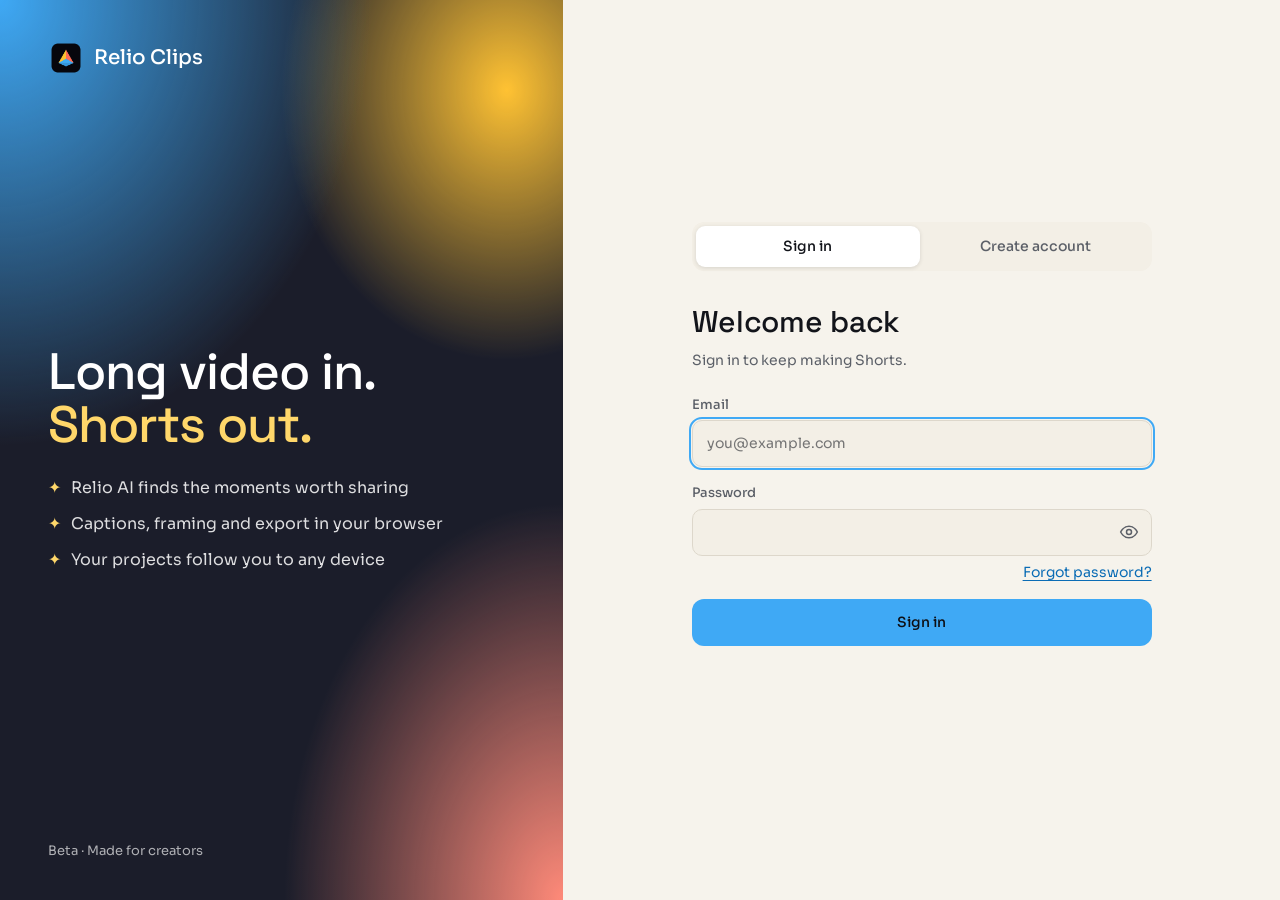
==== commit 64f4bc5e: "Relio Clips: rename the site and move it to relioclips.com Co-Authored-By: Claude Opus 5.5 <noreply@" ====
--- a/app/index.html
+++ b/app/index.html
@@ -3,7 +3,7 @@
 <head>
   <meta charset="utf-8">
   <meta name="viewport" content="width=device-width, initial-scale=1">
-  <title>Prism</title>
+  <title>Relio Clips</title>
   <meta name="description" content="Make vertical Shorts from long videos in your browser.">
   <meta name="robots" content="noindex">
   <script>try { var t = localStorage.getItem('prism-theme'); if (t) document.documentElement.dataset.theme = t; } catch (e) {}</script>
@@ -24,7 +24,7 @@
 <body>
   <div class="shell">
     <aside class="sidebar">
-      <div class="brand-row"><img src="/icon.png" width="30" height="30" alt=""><span class="brand-name">Prism</span>
+      <div class="brand-row"><img src="/icon.png" width="30" height="30" alt=""><span class="brand-name">Relio Clips</span>
         <button class="collapse-button" data-action="collapse" aria-label="Collapse sidebar" aria-expanded="true" title="Collapse sidebar"><svg viewBox="0 0 24 24" aria-hidden="true"><rect x="3" y="4" width="18" height="16" rx="3"/><path d="M9 4v16"/></svg></button></div>
       <p class="tagline">Your video editor · Cloud AI</p>
       <nav class="side-nav" aria-label="Main">
@@ -37,11 +37,6 @@
         <div id="upload-status" class="upload-status" hidden><span id="upload-text" class="small muted"></span><div class="meter thin"><div id="upload-bar"></div></div></div>
         <button class="side-button" data-action="nav" data-screen="settings" title="Settings">
           <svg viewBox="0 0 24 24" aria-hidden="true"><path d="M12.2 2h-.4a2 2 0 0 0-2 2v.2a2 2 0 0 1-1 1.7l-.4.3a2 2 0 0 1-2 0l-.2-.1a2 2 0 0 0-2.7.7l-.2.4a2 2 0 0 0 .7 2.7l.2.1a2 2 0 0 1 1 1.7v.5a2 2 0 0 1-1 1.7l-.2.1a2 2 0 0 0-.7 2.7l.2.4a2 2 0 0 0 2.7.7l.2-.1a2 2 0 0 1 2 0l.4.3a2 2 0 0 1 1 1.7v.2a2 2 0 0 0 2 2h.4a2 2 0 0 0 2-2v-.2a2 2 0 0 1 1-1.7l.4-.3a2 2 0 0 1 2 0l.2.1a2 2 0 0 0 2.7-.7l.2-.4a2 2 0 0 0-.7-2.7l-.2-.1a2 2 0 0 1-1-1.7v-.5a2 2 0 0 1 1-1.7l.2-.1a2 2 0 0 0 .7-2.7l-.2-.4a2 2 0 0 0-2.7-.7l-.2.1a2 2 0 0 1-2 0l-.4-.3a2 2 0 0 1-1-1.7V4a2 2 0 0 0-2-2Z"/><circle cx="12" cy="12" r="3"/></svg><span class="label">Settings</span></button>
-        <div class="resources">
-          <p class="muted small">On this device</p>
-          <div class="res-line small"><span class="muted">Storage</span><span id="storage-label" class="mono">—</span></div>
-          <div class="meter thin"><div id="storage-bar"></div></div>
-        </div>
       </div>
     </aside>
     <div class="content">
@@ -62,6 +57,6 @@
   <div id="drop-overlay" class="drop-overlay" hidden><div><h2>Drop to create Shorts</h2><p>MP4, MOV, WebM or any video your browser can read</p></div></div>
   <div id="progress" class="progress" hidden></div>
   <div id="dialog" class="dialog" hidden></div>
-  <noscript><p class="notice">Prism needs JavaScript to make Shorts in your browser.</p></noscript>
+  <noscript><p class="notice">Relio needs JavaScript to make Shorts in your browser.</p></noscript>
 </body>
 </html>
--- a/app/app.css
+++ b/app/app.css
@@ -82,7 +82,7 @@
 .transport input { flex: 1; padding: 0; }
 .transport .button { padding: 4px 12px; }
 .hidden-video { position: absolute; width: 1px; height: 1px; opacity: 0; pointer-events: none; }
-.player { height: min(62vh, 640px); width: auto; max-width: 100%; aspect-ratio: 9 / 16; background: #000; border-radius: 14px; }
+.player { height: min(80vh, 900px); width: auto; max-width: 100%; aspect-ratio: 9 / 16; background: #000; border-radius: 14px; }
 .inspector textarea { width: 100%; resize: vertical; }
 .inspector .stack > label, .inspector fieldset label { min-width: 0; }
 .progress { position: fixed; right: 20px; bottom: 20px; z-index: 40; }
@@ -104,7 +104,7 @@
 .collapsed .sidebar { padding-inline: 8px; }
 .collapsed .brand-row { flex-direction: column; gap: 10px; padding: 0; }
 .collapsed .collapse-button { margin-left: 0; }
-.collapsed .brand-name, .collapsed .label, .collapsed .tagline, .collapsed .resources { display: none; }
+.collapsed .brand-name, .collapsed .label, .collapsed .tagline { display: none; }
 .collapsed .side-button { justify-content: center; padding-inline: 0; }
 .collapsed .side-nav { margin-top: 14px; }
 .sidebar { background: var(--surface1); border-right: 1px solid var(--border); padding: 18px 14px; display: flex; flex-direction: column; gap: 6px; overflow: auto; }
@@ -122,9 +122,6 @@
 .side-button.prominent { background: var(--sky); color: #0e0f14; }
 .side-button:disabled { opacity: .45; cursor: default; }
 .side-bottom { margin-top: auto; display: grid; gap: 14px; }
-.resources { padding: 0 6px; display: grid; gap: 6px; }
-.res-line { display: flex; justify-content: space-between; gap: 8px; white-space: nowrap; }
-.res-line .mono { font-size: 11px; }
 .meter { height: 8px; background: var(--surface2); border-radius: 99px; overflow: hidden; }
 .meter.thin { height: 4px; }
 .meter > div { height: 100%; background: var(--sky); border-radius: 99px; width: 0; }
@@ -163,7 +160,7 @@
 .panel { background: var(--surface1); border: 1px solid var(--border); border-radius: 14px; padding: 16px; text-align: left; display: grid; gap: 10px; justify-items: start; }
 .panel > * { max-width: 100%; }
 .file-line { margin: 0; font-weight: 500; } .tick { color: var(--sky); }
-.settings-row { display: grid; grid-template-columns: repeat(3, minmax(0, 1fr)); gap: 16px; width: 100%; align-items: end; }
+.settings-row { display: grid; grid-template-columns: repeat(auto-fit, minmax(150px, 1fr)); gap: 16px; width: 100%; align-items: end; }
 .settings-row > div { display: grid; gap: 4px; }
 .stepper { display: flex; align-items: center; gap: 10px; }
 .stepper .button { padding: 2px 10px; }
@@ -180,7 +177,7 @@
   body { overflow: auto; }
   .shell { grid-template-columns: 1fr; height: auto; min-height: 100vh; }
   .sidebar { flex-direction: row; flex-wrap: wrap; align-items: center; border-right: 0; border-bottom: 1px solid var(--border); }
-  .tagline, .resources { display: none; }
+  .tagline { display: none; }
   .side-nav { display: flex; gap: 6px; flex-wrap: wrap; } .side-button { width: auto; }
   .side-bottom { margin: 0 0 0 auto; }
   .settings-row { grid-template-columns: 1fr; }
@@ -309,7 +306,7 @@
 /* Phone: the sidebar becomes one slim bar of icons */
 @media (max-width: 800px) {
   .sidebar { flex-wrap: nowrap; gap: 8px; padding: 10px 12px; }
-  .collapse-button, .tagline, .resources { display: none; }
+  .collapse-button, .tagline { display: none; }
   .brand-row { padding: 0; }
   .side-nav { display: flex; gap: 6px; margin: 0 0 0 auto; }
   .side-bottom { margin: 0; }
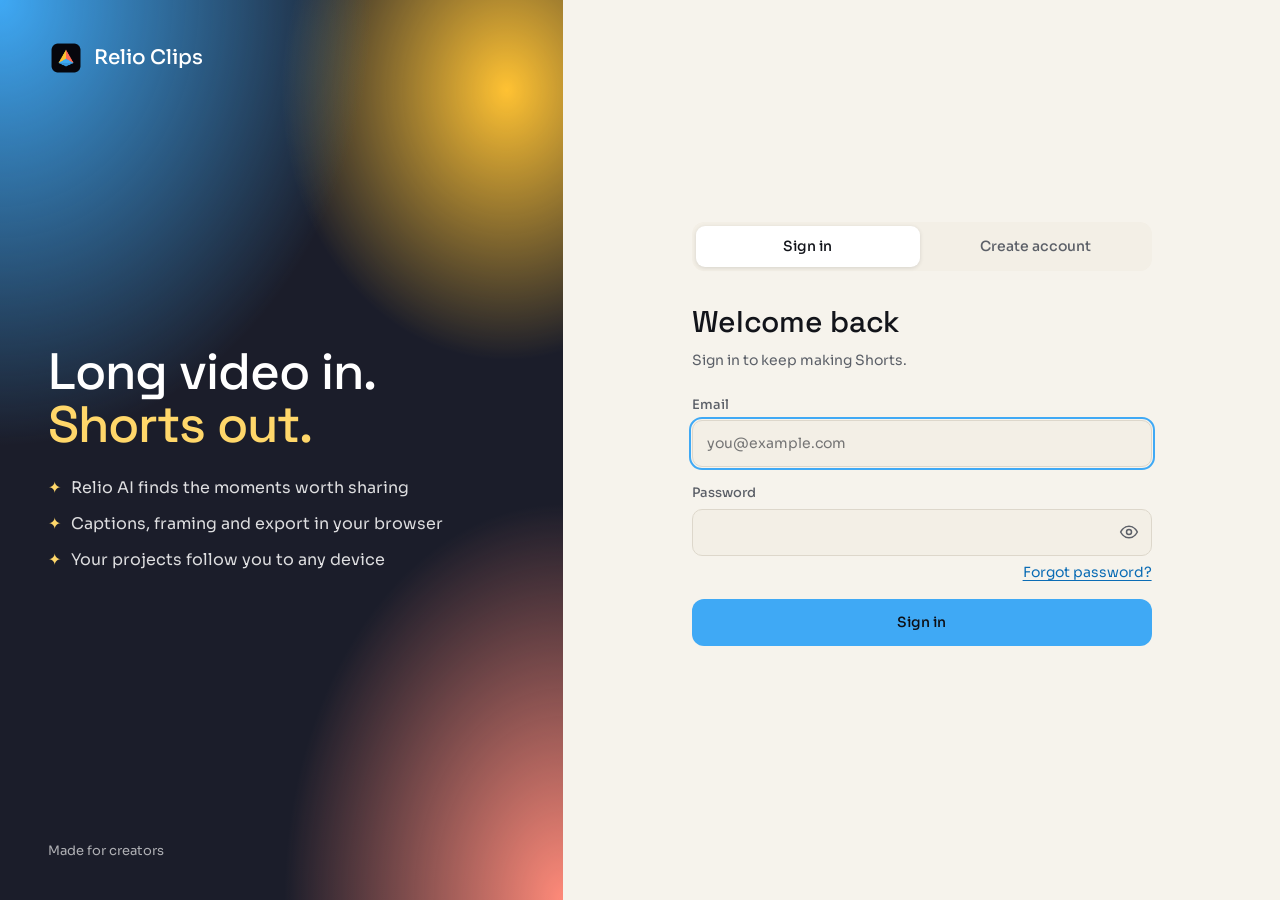
==== commit 5a23fc36: "Sync with Prismclips main: 4-step create flow, plan switch (upgrades only), plan-based delete timers" ====
--- a/app/index.html
+++ b/app/index.html
@@ -12,29 +12,33 @@
   <link rel="stylesheet" href="/auth.css">
   <script src="/vendor/supabase-2.45.4.js"></script>
   <script src="/supabase-client.js"></script>
-  <script src="/beta.js"></script>
   <script src="/turnstile.js"></script>
   <script src="/auth.js"></script>
+  <script src="/pricing-tiers.js"></script>
+  <script src="/checkout.js" defer></script>
   <script type="module" src="/app/app.js"></script>
+  <!-- PostHog session replay, loaded only after the person agrees; see replay.js. -->
+  <script src="/replay.js" defer></script>
+  <script src="/bug-report.js" defer></script>
   <!-- Vercel Web Analytics and Speed Insights: cookieless page views and load times. -->
-  <script src="/analytics.js"></script>
+  <script src="/analytics.js" defer></script>
   <script defer src="/_vercel/insights/script.js"></script>
   <script defer src="/_vercel/speed-insights/script.js"></script>
 </head>
 <body>
-  <div class="shell">
+  <div class="shell collapsed">
     <aside class="sidebar">
-      <div class="brand-row"><img src="/icon.png" width="30" height="30" alt=""><span class="brand-name">Relio Clips</span>
-        <button class="collapse-button" data-action="collapse" aria-label="Collapse sidebar" aria-expanded="true" title="Collapse sidebar"><svg viewBox="0 0 24 24" aria-hidden="true"><rect x="3" y="4" width="18" height="16" rx="3"/><path d="M9 4v16"/></svg></button></div>
-      <p class="tagline">Your video editor · Cloud AI</p>
+      <a class="brand-row" href="/" title="relioclips.com"><img src="/icon.png" width="30" height="30" alt=""><span class="brand-name">Relio Clips</span></a>
       <nav class="side-nav" aria-label="Main">
         <button class="side-button selected" data-action="nav" data-screen="home" title="Home">
           <svg viewBox="0 0 24 24" aria-hidden="true"><path d="M3 11 12 3l9 8v10h-6v-6H9v6H3Z"/></svg><span class="label">Home</span></button>
-        <button class="side-button prominent" data-action="nav" data-screen="create" title="Create Shorts">
-          <svg viewBox="0 0 24 24" aria-hidden="true"><rect x="3" y="3" width="18" height="18" rx="4"/><path d="M12 8v8M8 12h8" class="cut"/></svg><span class="label">Create Shorts</span></button>
+        <button class="side-button" data-action="nav" data-screen="live" title="Live clipping">
+          <svg viewBox="0 0 24 24" aria-hidden="true"><circle cx="12" cy="12" r="3"/><path d="M7.8 7.8a6 6 0 0 0 0 8.4M16.2 7.8a6 6 0 0 1 0 8.4M5 5a10 10 0 0 0 0 14M19 5a10 10 0 0 1 0 14"/></svg><span class="label">Live</span></button>
       </nav>
       <div class="side-bottom">
         <div id="upload-status" class="upload-status" hidden><span id="upload-text" class="small muted"></span><div class="meter thin"><div id="upload-bar"></div></div></div>
+        <button class="side-button" data-bug-report title="Report a bug">
+          <svg viewBox="0 0 24 24" aria-hidden="true"><path d="M8 7a4 4 0 0 1 8 0v1H8Z"/><rect x="7" y="8" width="10" height="11" rx="5"/><path d="M12 11v8M3 13h4M17 13h4M4 7l3 2M20 7l-3 2M4 20l3-2M20 20l-3-2"/></svg><span class="label">Report a bug</span></button>
         <button class="side-button" data-action="nav" data-screen="settings" title="Settings">
           <svg viewBox="0 0 24 24" aria-hidden="true"><path d="M12.2 2h-.4a2 2 0 0 0-2 2v.2a2 2 0 0 1-1 1.7l-.4.3a2 2 0 0 1-2 0l-.2-.1a2 2 0 0 0-2.7.7l-.2.4a2 2 0 0 0 .7 2.7l.2.1a2 2 0 0 1 1 1.7v.5a2 2 0 0 1-1 1.7l-.2.1a2 2 0 0 0-.7 2.7l.2.4a2 2 0 0 0 2.7.7l.2-.1a2 2 0 0 1 2 0l.4.3a2 2 0 0 1 1 1.7v.2a2 2 0 0 0 2 2h.4a2 2 0 0 0 2-2v-.2a2 2 0 0 1 1-1.7l.4-.3a2 2 0 0 1 2 0l.2.1a2 2 0 0 0 2.7-.7l.2-.4a2 2 0 0 0-.7-2.7l-.2-.1a2 2 0 0 1-1-1.7v-.5a2 2 0 0 1 1-1.7l.2-.1a2 2 0 0 0 .7-2.7l-.2-.4a2 2 0 0 0-2.7-.7l-.2.1a2 2 0 0 1-2 0l-.4-.3a2 2 0 0 1-1-1.7V4a2 2 0 0 0-2-2Z"/><circle cx="12" cy="12" r="3"/></svg><span class="label">Settings</span></button>
       </div>
@@ -50,7 +54,7 @@
         </div>
         </span>
       </header>
-      <main id="app" class="app-main"><p class="muted">Loading…</p></main>
+      <main id="app" class="app-main"></main>
     </div>
   </div>
   <div id="gate" class="gate" hidden></div>
--- a/app/app.css
+++ b/app/app.css
@@ -1,6 +1,11 @@
 @font-face { font-family: "Space Grotesk"; src: url("../fonts/SpaceGrotesk-Medium.woff2") format("woff2"); font-weight: 500; font-display: swap; }
 @font-face { font-family: Sora; src: url("../fonts/Sora-Regular.woff2") format("woff2"); font-weight: 400; font-display: swap; }
 @font-face { font-family: Sora; src: url("../fonts/Sora-Medium.woff2") format("woff2"); font-weight: 500 700; font-display: swap; }
+/* Captions: Montserrat ExtraBold (OFL), Latin and Cyrillic. */
+@font-face { font-family: "Relio Captions"; src: url("../fonts/Montserrat-ExtraBold-cyrillic-ext.woff2") format("woff2"); font-weight: 500 900; font-display: block; unicode-range: U+0460-052F, U+1C80-1C8A, U+20B4, U+2DE0-2DFF, U+A640-A69F, U+FE2E-FE2F; }
+@font-face { font-family: "Relio Captions"; src: url("../fonts/Montserrat-ExtraBold-cyrillic.woff2") format("woff2"); font-weight: 500 900; font-display: block; unicode-range: U+0301, U+0400-045F, U+0490-0491, U+04B0-04B1, U+2116; }
+@font-face { font-family: "Relio Captions"; src: url("../fonts/Montserrat-ExtraBold-latin-ext.woff2") format("woff2"); font-weight: 500 900; font-display: block; unicode-range: U+0100-02BA, U+02BD-02C5, U+02C7-02CC, U+02CE-02D7, U+02DD-02FF, U+0304, U+0308, U+0329, U+1D00-1DBF, U+1E00-1E9F, U+1EF2-1EFF, U+2020, U+20A0-20AB, U+20AD-20C4, U+2113, U+2C60-2C7F, U+A720-A7FF; }
+@font-face { font-family: "Relio Captions"; src: url("../fonts/Montserrat-ExtraBold-latin.woff2") format("woff2"); font-weight: 500 900; font-display: block; unicode-range: U+0000-00FF, U+0131, U+0152-0153, U+02BB-02BC, U+02C6, U+02DA, U+02DC, U+0304, U+0308, U+0329, U+2000-206F, U+20AC, U+2122, U+2191, U+2193, U+2212, U+2215, U+FEFF, U+FFFD; }
 @font-face { font-family: "JetBrains Mono"; src: url("../fonts/JetBrainsMono-Regular.woff2") format("woff2"); font-weight: 400; font-display: swap; }
 
 :root {
@@ -38,6 +43,8 @@
 .insp-section { display: grid; gap: 12px; padding-top: 16px; border-top: 1px solid var(--border); }
 .insp-section h3 { margin: 0; font-size: 14px; font-weight: 600; color: var(--text); }
 .insp-pair { display: grid; grid-template-columns: 1fr 1fr; gap: 10px; }
+.caption-lines { display: grid; gap: 10px; }
+.caption-lines label { display: grid; gap: 4px; min-width: 0; }
 .insp select, .insp input:not([type=checkbox]) { width: 100%; }
 details.insp-section > summary { list-style: none; cursor: pointer; display: flex; justify-content: space-between; align-items: center; }
 details.insp-section > summary::-webkit-details-marker { display: none; }
@@ -71,7 +78,8 @@
 .bin, .inspector { background: var(--surface1); border: 1px solid var(--border); border-radius: 14px; padding: 14px; max-height: calc(100vh - 150px); overflow: auto; }
 .stage { display: grid; justify-items: center; gap: 10px; min-height: 60vh; align-content: start; }
 .timeline { width: min(560px, 100%); display: grid; gap: 4px; margin-top: 6px; }
-.tl-track { position: relative; height: 30px; background: var(--surface2); border: 1px solid var(--border); border-radius: 8px; touch-action: none; }
+.timeline > p { margin: 2px 0; }
+.tl-track { position: relative; height: 30px; min-width: 100%; background: var(--surface2); border: 1px solid var(--border); border-radius: 8px; touch-action: none; }
 .tl-other { position: absolute; top: 4px; bottom: 4px; background: var(--border); border-radius: 4px; }
 .tl-clip { position: absolute; top: 0; bottom: 0; min-width: 12px; background: color-mix(in srgb, var(--sky) 45%, transparent); border: 1px solid var(--sky); border-radius: 6px; cursor: grab; }
 .tl-handle { position: absolute; top: 0; bottom: 0; width: 10px; cursor: ew-resize; background: var(--sky); }
@@ -82,7 +90,7 @@
 .transport input { flex: 1; padding: 0; }
 .transport .button { padding: 4px 12px; }
 .hidden-video { position: absolute; width: 1px; height: 1px; opacity: 0; pointer-events: none; }
-.player { height: min(80vh, 900px); width: auto; max-width: 100%; aspect-ratio: 9 / 16; background: #000; border-radius: 14px; }
+.player { height: min(calc(100dvh - 330px), 900px); min-height: 320px; width: auto; max-width: 100%; aspect-ratio: 9 / 16; background: #000; border-radius: 14px; }
 .inspector textarea { width: 100%; resize: vertical; }
 .inspector .stack > label, .inspector fieldset label { min-width: 0; }
 .progress { position: fixed; right: 20px; bottom: 20px; z-index: 40; }
@@ -99,7 +107,7 @@
 }
 
 /* App shell, as in the macOS app */
-.shell { display: grid; grid-template-columns: 210px minmax(0, 1fr); height: 100vh; transition: grid-template-columns .18s ease; }
+.shell { display: grid; grid-template-columns: 210px minmax(0, 1fr); grid-template-rows: minmax(0, 1fr); height: 100vh; transition: grid-template-columns .18s ease; }
 .shell.collapsed { grid-template-columns: 64px minmax(0, 1fr); }
 .collapsed .sidebar { padding-inline: 8px; }
 .collapsed .brand-row { flex-direction: column; gap: 10px; padding: 0; }
@@ -108,24 +116,23 @@
 .collapsed .side-button { justify-content: center; padding-inline: 0; }
 .collapsed .side-nav { margin-top: 14px; }
 .sidebar { background: var(--surface1); border-right: 1px solid var(--border); padding: 18px 14px; display: flex; flex-direction: column; gap: 6px; overflow: auto; }
-.brand-row { display: flex; align-items: center; gap: 10px; padding: 0 6px; }
+.brand-row { display: flex; align-items: center; gap: 8px; padding: 0 6px; }
 .collapse-button { margin-left: auto; width: 30px; height: 28px; border: 0; border-radius: 8px; background: transparent; color: var(--text2); cursor: pointer; display: grid; place-items: center; }
 .collapse-button:hover { background: var(--surface2); color: var(--text); }
 .collapse-button svg { width: 18px; height: 18px; fill: none; stroke: currentColor; stroke-width: 1.8; }
 .brand-row img { border-radius: 8px; }
-.brand-name { font-family: var(--display); font-size: 24px; letter-spacing: -.02em; }
+.brand-name { font-family: var(--display); font-size: 19px; letter-spacing: -.02em; white-space: nowrap; }
 .tagline { margin: 2px 6px 14px; color: var(--text2); font-size: 12px; padding-bottom: 14px; border-bottom: 1px solid var(--border); }
 .side-nav { display: grid; gap: 10px; }
 .side-button { display: flex; align-items: center; gap: 10px; width: 100%; padding: 10px 12px; border-radius: 10px; border: 0; background: transparent; cursor: pointer; font-size: 14px; font-weight: 500; text-align: left; color: var(--text); }
 .side-button svg { width: 18px; height: 18px; fill: none; stroke: currentColor; stroke-width: 2; stroke-linejoin: round; stroke-linecap: round; }
 .side-button.selected { background: var(--surface2); }
-.side-button.prominent { background: var(--sky); color: #0e0f14; }
 .side-button:disabled { opacity: .45; cursor: default; }
 .side-bottom { margin-top: auto; display: grid; gap: 14px; }
 .meter { height: 8px; background: var(--surface2); border-radius: 99px; overflow: hidden; }
 .meter.thin { height: 4px; }
 .meter > div { height: 100%; background: var(--sky); border-radius: 99px; width: 0; }
-.content { display: grid; grid-template-rows: auto minmax(0, 1fr); min-width: 0; }
+.content { display: grid; grid-template-rows: auto minmax(0, 1fr); min-width: 0; min-height: 0; }
 .topbar { display: flex; align-items: center; justify-content: space-between; padding: 14px 24px; }
 .topbar h1 { font-size: 18px; }
 .theme-toggle { display: flex; background: var(--surface1); border: 1px solid var(--border); border-radius: 10px; padding: 2px; }
@@ -162,20 +169,21 @@
 .file-line { margin: 0; font-weight: 500; } .tick { color: var(--sky); }
 .settings-row { display: grid; grid-template-columns: repeat(auto-fit, minmax(150px, 1fr)); gap: 16px; width: 100%; align-items: end; }
 .settings-row > div { display: grid; gap: 4px; }
-.stepper { display: flex; align-items: center; gap: 10px; }
-.stepper .button { padding: 2px 10px; }
 .create .button.primary, .create .link { width: auto; justify-self: center; }
 .back { color: var(--text2); }
 .cards { display: grid; grid-template-columns: repeat(auto-fill, minmax(190px, 1fr)); gap: 12px; text-align: left; }
 .choice { display: grid; gap: 6px; align-content: start; background: var(--surface1); border: 2px solid var(--border); border-radius: 14px; padding: 14px; cursor: pointer; color: var(--text); text-align: left; }
 .choice.on { border-color: var(--sky); }
 .choice .style-preview { height: 52px; width: 100%; justify-self: stretch; padding: 4px; }
+.choice .style-preview.no-captions { display: grid; place-items: center; box-sizing: border-box; color: rgba(255,255,255,.35); font-weight: 700; text-decoration: line-through; }
 .drop-card { display: grid; gap: 6px; justify-items: center; padding: 48px 20px; border: 2px dashed var(--border); border-radius: 16px; cursor: pointer; background: var(--surface1); }
 .drop-card:hover { border-color: var(--sky); } .drop-card.busy { opacity: .7; cursor: default; }
+.file-input { position: absolute; width: 1px; height: 1px; padding: 0; margin: -1px; overflow: hidden; clip-path: inset(50%); white-space: nowrap; border: 0; }
+.drop-card:focus-within { outline: 2px solid var(--sky); outline-offset: 3px; }
 /* Settings */
 @media (max-width: 800px) {
   body { overflow: auto; }
-  .shell { grid-template-columns: 1fr; height: auto; min-height: 100vh; }
+  .shell, .shell.collapsed { grid-template-columns: 1fr; grid-template-rows: auto 1fr; height: auto; min-height: 100vh; }
   .sidebar { flex-direction: row; flex-wrap: wrap; align-items: center; border-right: 0; border-bottom: 1px solid var(--border); }
   .tagline { display: none; }
   .side-nav { display: flex; gap: 6px; flex-wrap: wrap; } .side-button { width: auto; }
@@ -203,7 +211,7 @@
 .short-card { position: relative; background: var(--surface2); border: 2px solid transparent; border-radius: 14px; padding: 6px; }
 .short-card.on { border-color: var(--sky); }
 .card-main { display: grid; gap: 4px; width: 100%; text-align: left; background: none; border: 0; padding: 0; cursor: pointer; color: var(--text); }
-.card-thumb { position: relative; display: block; aspect-ratio: 16 / 9; border-radius: 9px; overflow: hidden; background: var(--surface1); }
+.card-thumb { position: relative; display: block; aspect-ratio: 9 / 16; border-radius: 9px; overflow: hidden; background: var(--surface1); }
 .card-thumb img { width: 100%; height: 100%; object-fit: cover; display: block; }
 .card-thumb::after { content: ""; position: absolute; inset: auto 0 0 0; height: 55%; background: linear-gradient(transparent, #000a); }
 .badge-score, .card-meta { position: absolute; z-index: 1; color: #fff; font-weight: 500; }
@@ -258,7 +266,7 @@
 
 /* Settings: category list on the left, cards on the right */
 .settings-layout { display: grid; grid-template-columns: 250px minmax(0, 1fr); gap: 32px; max-width: 1040px; padding-top: 6px; }
-.settings-nav { display: grid; gap: 4px; align-content: start; position: sticky; top: 0; }
+.settings-nav { display: grid; gap: 4px; align-content: start; align-self: start; position: sticky; top: 16px; }
 .settings-item { display: flex; align-items: center; gap: 12px; width: 100%; text-align: left; background: transparent; border: 0; border-radius: 12px; padding: 10px 12px; cursor: pointer; color: var(--text); }
 .settings-item:hover { background: var(--surface1); }
 .settings-item[aria-current="page"] { background: var(--surface1); box-shadow: inset 3px 0 0 var(--sky); }
@@ -308,12 +316,21 @@
   .sidebar { flex-wrap: nowrap; gap: 8px; padding: 10px 12px; }
   .collapse-button, .tagline { display: none; }
   .brand-row { padding: 0; }
-  .side-nav { display: flex; gap: 6px; margin: 0 0 0 auto; }
-  .side-bottom { margin: 0; }
+  /* One row: logo, the screens, then the bug report and Settings at the far end. */
+  .side-nav, .collapsed .side-nav { display: flex; flex-wrap: nowrap; gap: 6px; margin: 0; }
+  /* Never a second row: on a very narrow window the bar scrolls sideways instead. */
+  .sidebar, .collapsed .sidebar { overflow-x: auto; overflow-y: hidden; }
+  .side-bottom { display: flex; align-items: center; gap: 6px; margin: 0 0 0 auto; }
   .side-button { width: 42px; height: 42px; padding: 0; justify-content: center; }
   .side-button .label { display: none; }
   .app-main { padding: 0 14px 20px; }
   .topbar { padding: 12px 14px; }
+}
+@media (max-width: 360px) {
+  .sidebar, .collapsed .sidebar { gap: 4px; padding: 8px; }
+  .side-nav, .collapsed .side-nav, .side-bottom { gap: 2px; }
+  .side-button { width: 36px; height: 36px; }
+  .brand-row img { width: 26px; height: 26px; }
 }
 @media (max-width: 560px) {
   .dashboard .grid { grid-template-columns: repeat(2, minmax(0, 1fr)); gap: 10px; }
@@ -355,3 +372,361 @@
 .at-input { position: relative; display: block; }
 .at-input > span { position: absolute; left: 10px; top: 50%; translate: 0 -50%; color: var(--text2); }
 .at-input input { padding-left: 24px; }
+.dashboard > .notice { display: block; padding: 12px 14px; margin-bottom: 16px; border: 1px solid var(--amber); border-radius: 12px; line-height: 1.5; }
+
+/* Session recording consent (replay.js). */
+.replay-banner { position: fixed; z-index: 1000; left: 16px; right: 16px; bottom: 16px; max-width: 560px; margin-inline: auto; display: flex; flex-wrap: wrap; gap: 12px; align-items: center; padding: 14px 16px; border: 1px solid var(--border); border-radius: 12px; background: var(--surface1); color: var(--text); box-shadow: 0 8px 30px rgb(0 0 0 / .3); }
+.replay-banner p { flex: 1 1 260px; margin: 0; font-size: 13px; line-height: 1.5; }
+.replay-banner a { color: var(--accent); }
+.replay-banner div { display: flex; gap: 8px; }
+.replay-banner button { padding: 8px 14px; border-radius: 8px; border: 1px solid var(--border); background: var(--surface2); color: var(--text); font: inherit; cursor: pointer; }
+.replay-banner [data-replay="yes"] { background: var(--accent); border-color: var(--accent); color: #fff; }
+
+/* Shorts being made in another tab, on a Home card. */
+.making { display: inline-flex; align-items: center; gap: 6px; color: var(--accent, #3fa9f5); }
+.spinner { width: 10px; height: 10px; border: 2px solid currentColor; border-right-color: transparent; border-radius: 50%; animation: spin .8s linear infinite; }
+@keyframes spin { to { transform: rotate(360deg); } }
+@media (prefers-reduced-motion: reduce) { .spinner { animation: none; } }
+.progress-card .eta:empty { display: none; }
+/* A project with no Shorts: one clear way forward. */
+.empty-shorts { display: grid; gap: 8px; padding: 18px 0 4px; }
+.empty-shorts .row { gap: 8px; margin-top: 6px; }
+
+/* "Play while you wait" (app/games/): the whole screen at /app/games; the progress card stays bottom right. Sky is the action colour. */
+.games-screen { min-height: 100%; padding: 24px 24px calc(24px + var(--progress-h, 0px)); }
+.games-panel { position: relative; max-width: 1000px; margin: 0 auto; }
+.games-head { display: flex; align-items: center; gap: 12px; }
+.games-title { flex: 1; font: 500 22px var(--display); }
+.games-body { margin-top: 18px; }
+.games-body:has(.game-stage) { display: grid; grid-template-columns: minmax(0, 1fr) 260px; gap: 24px; align-items: start; }
+.games-grid { display: grid; grid-template-columns: repeat(3, 1fr); gap: 16px; }
+.game-card { position: relative; display: grid; justify-items: center; gap: 8px; padding: 36px 12px; border: 1px solid var(--border); border-radius: 16px;
+  background: var(--surface1); color: var(--text); text-align: center; font-size: 15px; }
+.game-card:hover, .game-card:focus-visible { border-color: var(--sky); outline: 0; }
+.game-card svg { width: 44px; height: 44px; fill: none; stroke: var(--sky); stroke-width: 2; stroke-linecap: round; stroke-linejoin: round; }
+.game-last { position: absolute; top: -9px; padding: 1px 8px; border-radius: 999px; background: var(--sky); color: #10121a; font-size: 11px; }
+.games-surprise { display: block; margin: 18px auto 0; }
+.game-stage { display: grid; justify-items: center; gap: 10px; }
+.game-canvas { width: 100%; max-width: min(480px, calc((100vh - 260px) * 3 / 4)); height: auto; aspect-ratio: 3 / 4; background: var(--surface1);
+  border: 1px solid var(--border); border-radius: 16px; touch-action: none; }
+.draw-canvas { aspect-ratio: 1; max-width: min(480px, calc(100vh - 300px)); cursor: crosshair; }
+.game-canvas:focus-visible { outline: 2px solid var(--sky); }
+.draw-title { font-size: 15px; text-align: center; margin: 0; }
+.draw-actions { gap: 8px; justify-content: center; }
+.reaction-box { width: 100%; max-width: 560px; aspect-ratio: 4 / 3; border: 0; border-radius: 16px; background: var(--surface2); color: var(--text);
+  font: 600 20px Sora, system-ui, sans-serif; touch-action: manipulation; user-select: none; -webkit-user-select: none; }
+.reaction-box[data-mode="go"] { background: var(--sky); color: #10121a; }
+.reaction-box[data-mode="early"] { background: color-mix(in srgb, var(--coral) 30%, transparent); }
+.reaction-log { margin: 0; text-align: center; }
+.leaderboard { padding: 16px; border: 1px solid var(--border); border-radius: 16px; background: var(--surface1); }
+.leaderboard h4 { margin: 0 0 8px; font-size: 14px; }
+.leaderboard ol { margin: 0; padding-left: 20px; font-size: 13px; line-height: 1.9; }
+.leaderboard li span:last-child { float: right; }
+/* Shorts ready: on top of whatever game is open, never behind it. */
+.games-ready { position: sticky; top: 0; z-index: 2; display: flex; align-items: center; justify-content: space-between; gap: 10px;
+  margin: 0 0 16px; padding: 14px 18px; border-radius: 14px; background: var(--sky); color: #10121a; font-size: 15px; }
+.games-ready .button.primary { background: #10121a; color: #fff; border-color: #10121a; }
+.progress-actions { gap: 8px; }
+.progress-actions .button { flex: 1; }
+@media (max-width: 760px) {
+  .games-screen { padding: 16px 16px calc(16px + var(--progress-h, 0px)); }
+  .games-body:has(.game-stage) { grid-template-columns: 1fr; }
+  .games-grid { grid-template-columns: 1fr; gap: 10px; }
+  .game-card { grid-template-columns: 44px 1fr; justify-items: start; text-align: left; padding: 16px; }
+  .game-card svg { grid-row: span 2; }
+}
+
+/* First-project tour: a Sky ring round the real button and a hint next to it. */
+.tour-ring { position: fixed; z-index: 45; border: 2px solid var(--sky); border-radius: 14px; pointer-events: none;
+  box-shadow: 0 0 0 4px color-mix(in srgb, var(--sky) 25%, transparent); animation: tour-pulse 1.6s ease-in-out infinite; }
+@keyframes tour-pulse { 50% { box-shadow: 0 0 0 9px color-mix(in srgb, var(--sky) 10%, transparent); } }
+@media (prefers-reduced-motion: reduce) { .tour-ring { animation: none; } }
+.tour-bubble { position: fixed; z-index: 46; width: min(300px, calc(100vw - 16px)); padding: 14px 16px; border-radius: 14px;
+  background: var(--surface1); border: 1px solid var(--sky); box-shadow: 0 10px 30px #0005; font-size: 14px; }
+.tour-bubble p { margin: 0 0 10px; }
+.tour-buttons { gap: 6px; }
+.tour-bubble .button { padding: 6px 14px; }
+.tour-bar { height: 3px; margin: 0 0 10px; border-radius: 2px; background: var(--border); overflow: hidden; }
+.tour-bar div { height: 100%; background: var(--sky); transition: width .3s; }
+/* Live tour: the page around the highlighted part is dark and takes no clicks. */
+.live-block { position: fixed; z-index: 44; background: rgba(0, 0, 0, .62); }
+.live-spot { z-index: 45; }
+.tour-bubble .eyebrow { margin-bottom: 4px; color: var(--accent); }
+/* The arrow: a rotated square on the edge facing the target. */
+.tour-bubble::before { content: ""; position: absolute; left: var(--arrow-x, 50%); width: 12px; height: 12px; margin-left: -6px;
+  background: var(--surface1); border: 1px solid var(--sky); transform: rotate(45deg); }
+.tour-bubble[data-side="below"]::before { top: -7px; border-right: 0; border-bottom: 0; }
+.tour-bubble[data-side="above"]::before { bottom: -7px; border-left: 0; border-top: 0; }
+
+/* The sidebar is always collapsed; hovering it opens it over the page. */
+@media (min-width: 801px) {
+  .collapsed .sidebar { position: relative; width: 64px; z-index: 30; overflow-x: hidden; transition: width .15s ease; }
+  .collapsed .sidebar:hover { width: 210px; padding-inline: 14px; box-shadow: 8px 0 24px rgba(0, 0, 0, .25); }
+  .collapsed .sidebar:hover .brand-row { flex-direction: row; gap: 8px; padding: 0 6px; }
+  .collapsed .sidebar:hover .brand-name { display: block; }
+  .collapsed .sidebar:hover .label { display: inline; white-space: nowrap; }
+  .collapsed .sidebar:hover .brand-name { white-space: nowrap; }
+  .collapsed .sidebar:hover .side-button { justify-content: flex-start; padding-inline: 12px; }
+}
+@media (prefers-reduced-motion: reduce) { .collapsed .sidebar { transition: none; } }
+
+/* Live clipping: tabs per channel, chat beside the player, the graph under them. */
+.live-screen { display: grid; gap: 20px; max-width: 1500px; margin: 0 auto; padding-top: 6px; }
+.live-top { display: grid; grid-template-columns: minmax(0, 1fr) 300px; gap: 20px; align-items: end; }
+.live-top:has(.live-hours[hidden]) { grid-template-columns: minmax(0, 1fr); }
+.live-start { display: grid; gap: 10px; max-width: 680px; }
+.live-hero, .live-lede { display: none; }
+.is-empty .live-hero { display: block; font-size: clamp(30px, 3.4vw, 44px); line-height: 1.05; letter-spacing: -.035em; }
+.is-empty .live-lede { display: block; margin: 0 0 8px; color: var(--text2); font-size: 16px; line-height: 1.5; max-width: 56ch; }
+.live-form { display: flex; gap: 8px; }
+.live-field { flex: 1; display: flex; align-items: center; min-width: 0; background: var(--surface1); border: 1px solid var(--border); border-radius: 12px; transition: border-color .15s, box-shadow .15s; }
+.live-field:focus-within { border-color: var(--sky); box-shadow: 0 0 0 3px color-mix(in srgb, var(--sky) 22%, transparent); }
+.live-prefix { align-self: stretch; padding: 0 2px 0 14px; border: 0; background: none; color: var(--text2); font-family: var(--mono); font-size: 14px; cursor: pointer; white-space: pre; border-radius: 12px 0 0 12px; }
+.live-prefix:hover { color: var(--text); }
+.live-prefix:focus-visible { outline: 2px solid var(--sky); outline-offset: -2px; }
+.live-site { margin-left: 6px; padding: 1px 6px; border-radius: 5px; font-size: 11px; font-weight: 600; background: #53fc18; color: #0b0f0a; }
+.live-field input { flex: 1; min-width: 0; border: 0; background: transparent; padding: 12px 14px 12px 2px; font-family: var(--mono); font-size: 14px; color: var(--text); outline: none; box-shadow: none; }
+.live-hours { display: grid; gap: 8px; padding: 16px 18px; border-radius: 16px; background: var(--surface1); border: 1px solid var(--border); }
+.live-hours-label { font-size: 13px; color: var(--text2); }
+.live-hours-num { font-size: 14px; color: var(--text2); }
+.live-hours-num b { font: 500 28px var(--display); letter-spacing: -.03em; color: var(--text); margin-right: 4px; }
+.live-hours .meter { height: 6px; }
+.live-hours-actions { display: flex; align-items: center; gap: 14px; margin-top: 4px; }
+.button.small { padding: 6px 12px; font-size: 13px; }
+.live-empty { display: grid; grid-template-columns: minmax(240px, 340px) minmax(0, 1fr); gap: 40px; align-items: center; padding: 36px 40px; border-radius: 20px; background: var(--surface1); border: 1px solid var(--border); }
+.live-demo { width: 100%; height: auto; display: block; order: 2; }
+.live-demo polyline { fill: none; stroke-width: 2.5; stroke-linejoin: round; stroke-linecap: round; }
+.live-demo-base { stroke: var(--border); stroke-width: 1; }
+.live-demo-zone { fill: color-mix(in srgb, #ff453a 9%, transparent); }
+.live-demo-arrow { fill: none; stroke: var(--text2); stroke-width: 1.5; stroke-dasharray: 4 5; }
+.live-demo-head { fill: var(--text2); }
+.live-demo-short { fill: #16171c; }
+.live-demo-cam { fill: #3a3f4b; } .live-demo-game { fill: #2a5d8a; }
+.live-steps { list-style: none; counter-reset: step; margin: 0; padding: 0; display: grid; gap: 22px; align-content: start; }
+.live-steps li { counter-increment: step; display: grid; grid-template-columns: 28px 1fr; gap: 4px 10px; align-content: start; }
+.live-steps li > * { grid-column: 2; }
+.live-steps li::before { content: counter(step); grid-row: span 2; width: 26px; height: 26px; border-radius: 50%; display: grid; place-items: center; font: 500 13px var(--mono); color: var(--sky); border: 1.5px solid var(--sky); }
+.live-steps strong { font: 500 17px var(--display); letter-spacing: -.02em; }
+.live-steps span { color: var(--text2); font-size: 14px; line-height: 1.5; }
+@media (max-width: 860px) { .live-top { grid-template-columns: 1fr; } .live-empty { grid-template-columns: 1fr; gap: 24px; padding: 20px; } .live-demo { order: 0; } }
+@media (max-width: 520px) { .live-form { flex-direction: column; } .live-prefix { display: none; } .live-field input { padding-left: 14px; } }
+.live-tabs { display: flex; gap: 8px; flex-wrap: wrap; }
+.live-tabs:empty { display: none; }
+.live-tab { display: inline-flex; align-items: center; gap: 8px; padding: 8px 14px; border-radius: 999px; border: 1px solid var(--border); background: var(--surface1); cursor: pointer; font: inherit; font-weight: 500; color: inherit; }
+.live-tab.on { background: var(--surface2); border-color: var(--sky); }
+.live-tab .dot { width: 8px; height: 8px; border-radius: 50%; background: var(--text2, #999); }
+.live-tab .dot.on-air { background: #ff453a; box-shadow: 0 0 0 3px rgba(255, 69, 58, .2); }
+.live-tab .dot.waiting { background: #ff9f0a; }
+.live-head { display: flex; align-items: center; gap: 12px; flex-wrap: wrap; margin-bottom: 12px; }
+.live-title { display: inline-flex; align-items: center; gap: 10px; font-size: 22px; }
+.live-head #live-stop, .live-head #live-stop[hidden] + #live-delete { margin-left: auto; }
+.live-pill { font-size: 12px; font-weight: 600; padding: 3px 9px; border-radius: 6px; background: var(--surface2); color: var(--text2, inherit); letter-spacing: .02em; }
+.live-pill.on { background: #e91916; color: #fff; }
+.live-stage { display: grid; grid-template-columns: 340px minmax(0, 1fr); gap: 12px; }
+.live-stage iframe { width: 100%; border: 0; border-radius: 14px; background: #0e0e10; display: block; }
+.live-player { aspect-ratio: 16 / 9; order: 2; }
+.live-chat { order: 1; height: 100%; min-height: 360px; }
+.live-graph-panel { margin-top: 14px; display: grid; gap: 10px; }
+.live-graph-panel canvas { width: 100%; height: 160px; display: block; }
+.live-graph-wrap { position: relative; width: 100%; }
+.live-graph-panel canvas { cursor: crosshair; touch-action: pan-y; }
+.live-tip { position: absolute; top: 8px; display: grid; gap: 3px; padding: 8px 10px; border-radius: 10px; font-size: 12px; white-space: nowrap; pointer-events: none;
+  background: var(--surface2); border: 1px solid var(--border); box-shadow: 0 6px 18px rgba(0,0,0,.18); }
+.live-tip span { display: inline-flex; align-items: center; gap: 6px; }
+.live-tip i { width: 10px; height: 3px; border-radius: 2px; display: inline-block; }
+.live-tip .tip-clip { color: #ff453a; font-weight: 600; }
+.live-legend { display: flex; gap: 6px 18px; align-items: center; flex-wrap: wrap; }
+.live-legend span { display: inline-flex; align-items: center; gap: 7px; }
+.live-legend i { display: inline-block; width: 14px; height: 4px; border-radius: 2px; }
+.live-legend .clip-dot { width: 9px; height: 9px; border-radius: 50%; background: #ff453a; }
+.live-legend .live-span { margin-left: auto; }
+.live-clips-head { display: flex; align-items: baseline; gap: 10px; margin-top: 18px; }
+.live-clips-head h3 { margin: 0; }
+.live-short-grid { display: grid; grid-template-columns: repeat(auto-fill, minmax(170px, 1fr)); gap: 14px; margin-top: 10px; }
+.live-short { display: grid; gap: 4px; align-content: start; text-align: left; padding: 0; border: 0; background: transparent; color: inherit; font: inherit; cursor: pointer; }
+.live-short:disabled { cursor: default; }
+.live-short-poster { position: relative; display: grid; place-items: center; aspect-ratio: 9 / 16; border-radius: 14px; overflow: hidden; background: var(--surface2); margin-bottom: 6px; }
+.live-short-poster img { width: 100%; height: 100%; object-fit: cover; transition: transform .2s ease; }
+.live-short:not(:disabled):hover .live-short-poster img { transform: scale(1.03); }
+.live-short .play { position: absolute; width: 52px; height: 52px; border-radius: 50%; display: grid; place-items: center; background: rgba(0,0,0,.55); color: #fff; font-size: 20px; padding-left: 4px; }
+.live-short-wait { display: grid; gap: 10px; justify-items: center; padding: 12px; text-align: center; font-size: 13px; color: var(--text2, #888); }
+.live-short-wait .spinner { width: 26px; height: 26px; border-radius: 50%; border: 3px solid var(--border); border-top-color: var(--sky); animation: live-spin 0.9s linear infinite; }
+@keyframes live-spin { to { transform: rotate(360deg); } }
+@media (prefers-reduced-motion: reduce) { .live-short-wait .spinner { animation: none; } }
+.live-watch { border: 0; padding: 16px; border-radius: 18px; background: var(--surface1); color: var(--text); width: min(420px, calc(100vw - 32px)); display: grid; gap: 12px; }
+.live-watch:not([open]) { display: none; }
+.live-watch::backdrop { background: rgba(0,0,0,.7); }
+.live-watch video { width: 100%; max-height: 70vh; aspect-ratio: 9 / 16; background: #000; border-radius: 12px; }
+.live-watch-head { display: flex; justify-content: space-between; align-items: center; gap: 12px; }
+.live-watch-head .link { font-size: 18px; }
+@media (max-width: 1000px) { .live-stage { grid-template-columns: 1fr; } .live-chat { height: 380px; } }
+
+/* Settings › Usage: the plan box. */
+.plan-box .plan-name { display: block; font-size: 22px; margin-top: 2px; }
+.plan-box .row.between > span { display: grid; gap: 2px; }
+.plan-features { list-style: none; margin: 16px 0 0; padding: 16px 0 0; border-top: 1px solid var(--border); display: grid; grid-template-columns: repeat(auto-fill, minmax(240px, 1fr)); gap: 10px 24px; }
+.plan-features li { display: flex; gap: 8px; align-items: flex-start; font-size: 14px; }
+.plan-features svg { flex: none; width: 18px; height: 18px; fill: none; stroke: var(--accent, #2f9bf0); stroke-width: 2.4; stroke-linecap: round; stroke-linejoin: round; margin-top: 1px; }
+.plan-meters, .plan-packs { display: grid; grid-template-columns: repeat(auto-fit, minmax(240px, 1fr)); gap: 16px; }
+.plan-meters .big-number { margin: 6px 0 10px; }
+.plan-packs .box { display: grid; gap: 8px; align-content: start; }
+.plan-packs .button { justify-self: start; }
+.live-card .poster { display: grid; place-items: center; }
+.live-card-empty { color: var(--text2); font-size: 13px; }
+.live-badge { position: absolute; left: 8px; top: 8px; padding: 2px 8px; border-radius: 6px; font: 600 11px var(--mono); background: #000b; color: #fff; }
+.live-badge.on { background: #e91916; }
+.live-home-hours { text-decoration: none; } .live-home-hours:hover { text-decoration: underline; }
+.live-screen > .back-home { justify-self: start; }
+/* The Live icon is red, like a live dot. */
+.side-button[data-screen="live"] svg { color: #e91916; }
+.brand-row { color: inherit; text-decoration: none; }
+
+/* Settings: grouped lists (one card per group, a row per setting, the action on the right). */
+.set-group { background: var(--surface1); border: 1px solid var(--border); border-radius: 16px; overflow: hidden; margin: 0; }
+.set-row { display: flex; align-items: center; justify-content: space-between; gap: 16px; min-height: 64px; padding: 12px 20px; border-top: 1px solid var(--border); }
+.set-row:first-child { border-top: 0; }
+.set-row > span:first-child { display: grid; gap: 2px; min-width: 0; }
+.set-row > span.who { display: flex; align-items: center; gap: 14px; }
+.set-row .who > span:last-child { display: grid; min-width: 0; }
+.set-row .who strong, .set-row .small { overflow-wrap: anywhere; }
+.set-row .button { flex: none; }
+.field-row { justify-content: flex-start; }
+.field-row > span:first-child { flex: 0 0 120px; color: var(--text2); }
+.field-row > input, .field-row > .at-input { flex: 1; max-width: 380px; }
+.field-row input { width: 100%; padding: 9px 11px; }
+.field-row .at-input input { padding-left: 27px; }
+.group-label { margin: 10px 0 -6px 6px; font-size: 12px; font-weight: 500; letter-spacing: .06em; text-transform: uppercase; color: var(--text2); }
+.set-group.danger-zone { border: 1.5px solid #d64532; background: color-mix(in srgb, #d64532 9%, var(--surface1)); }
+.set-group.danger-zone strong { color: #d64532; font-size: 15px; }
+.set-group.danger-zone .button.danger { background: #d64532; border-color: #d64532; color: #fff; font-weight: 600; }
+.set-group.danger-zone .button.danger:hover { background: #b9371f; border-color: #b9371f; }
+:root[data-theme="dark"] .set-group.danger-zone strong { color: #ff8a79; }
+@media (max-width: 560px) {
+  .set-row { flex-wrap: wrap; padding: 12px 16px; }
+  .field-row { display: grid; gap: 6px; }
+  .field-row > span:first-child { flex: none; }
+  .field-row > input, .field-row > .at-input { max-width: none; }
+}
+
+/* Settings dashboard: a solid blue plan card and a stats card side by side, the account list under them. */
+.settings-page { grid-template-columns: minmax(0, 1fr); max-width: none; }
+.settings-back { justify-self: start; }
+.dash-grid { display: grid; grid-template-columns: minmax(0, 1.4fr) minmax(0, 1fr); gap: 16px; }
+.dash-plan { display: grid; gap: 10px; align-content: start; padding: 24px; border-radius: 16px; background: var(--sky); color: #0e0f14; }
+.dash-eyebrow { font-size: 12px; font-weight: 600; letter-spacing: .08em; text-transform: uppercase; }
+.dash-big { font: 600 48px/1 var(--display); letter-spacing: -.03em; }
+.dash-big small { font-size: 18px; font-weight: 500; letter-spacing: 0; }
+.dash-meter { height: 10px; border-radius: 99px; background: rgb(14 15 20 / .18); overflow: hidden; }
+.dash-meter > div { height: 100%; border-radius: 99px; background: #0e0f14; }
+.dash-sub { font-size: 13px; }
+.dash-actions { display: flex; align-items: center; gap: 16px; margin-top: 4px; flex-wrap: wrap; }
+.dash-cta { background: #0e0f14; border-color: #0e0f14; color: #f6f3ec; font-weight: 500; }
+.dash-link { color: #0e0f14; text-decoration: underline; text-underline-offset: 3px; }
+.dash-stats { display: grid; gap: 14px; align-content: start; padding: 24px; border-radius: 16px; background: var(--surface1); border: 1px solid var(--border); }
+.dash-stats .link { justify-self: start; }
+.dash-stat-row { display: grid; grid-template-columns: repeat(3, minmax(0, 1fr)); gap: 12px; }
+.dash-stat-row > div { display: grid; gap: 2px; }
+.dash-stat-row b { font: 500 32px/1.1 var(--display); letter-spacing: -.02em; }
+.dash-stat-row span { color: var(--text2); font-size: 13px; }
+@media (max-width: 760px) { .dash-grid { grid-template-columns: 1fr; } }
+.field-row .profile-save { margin-left: 4px; }
+.field-row #profile-status:empty { display: none; }
+#stats-note:empty { display: none; }
+.dash-stats #stats-note { margin: 0; }
+.dash-plan { display: flex; align-items: center; gap: 32px; }
+.dash-main { display: grid; gap: 10px; flex: 1; min-width: 0; }
+.dash-includes { display: grid; gap: 10px; margin: 0; padding: 18px 22px; list-style: none; border-radius: 14px; background: rgb(255 255 255 / .22); font-size: 14px; font-weight: 500; }
+.dash-includes li { display: flex; align-items: center; gap: 10px; }
+.dash-includes li::before { content: ''; flex: none; width: 18px; height: 18px; border-radius: 50%; background: #0e0f14 url("data:image/svg+xml,%3Csvg xmlns='http://www.w3.org/2000/svg' viewBox='0 0 24 24' fill='none' stroke='%233fa9f5' stroke-width='3.2' stroke-linecap='round' stroke-linejoin='round'%3E%3Cpath d='m6 12 4 4 8-8'/%3E%3C/svg%3E") center / 12px no-repeat; }
+.dash-title { font-size: 15px; font-weight: 600; }
+.dash-stat-row > div { padding: 14px; border-radius: 12px; background: var(--surface2); gap: 6px; }
+.row-icon { display: grid; place-items: center; width: 32px; height: 32px; border-radius: 9px; }
+.row-icon svg { width: 18px; height: 18px; fill: none; stroke: currentColor; stroke-width: 1.9; stroke-linecap: round; stroke-linejoin: round; }
+.row-icon.sky { background: color-mix(in srgb, var(--sky) 16%, transparent); color: var(--sky); }
+@media (max-width: 1100px) { .dash-plan { flex-direction: column; align-items: stretch; } }
+/* Account card without divider lines: spacing separates the rows. */
+#profile-form.set-group { padding: 8px 0; }
+#profile-form .set-row { border-top: 0; min-height: 0; padding: 12px 22px; }
+.profile-fields-row { display: grid !important; grid-template-columns: minmax(0, 1fr) minmax(0, 1fr) auto; align-items: end; gap: 14px; }
+.profile-fields-row label { display: grid; gap: 6px; }
+.profile-fields-row label > span:first-child { font-size: 13px; color: var(--text2); }
+.profile-fields-row input { width: 100%; padding: 10px 12px; }
+.profile-fields-row .at-input input { padding-left: 27px; }
+.profile-fields-row #profile-status { grid-column: 1 / -1; }
+.profile-fields-row #profile-status:empty { display: none; }
+@media (max-width: 640px) { .profile-fields-row { grid-template-columns: 1fr; } }
+.profile-fields-row .profile-save { height: 41px; }
+.set-group.danger-zone .set-row + .set-row { border-top: 1px solid color-mix(in srgb, #d64532 25%, transparent); }
+.set-group.danger-zone .danger-outline { border-color: #d64532; color: #d64532; background: transparent; font-weight: 600; }
+.set-group.danger-zone .danger-outline:hover { background: color-mix(in srgb, #d64532 10%, transparent); }
+/* Plan card checklist: solid white box so it reads clearly on the blue. */
+.dash-includes { background: #fff; color: #12141a; box-shadow: 0 6px 18px rgb(14 15 20 / .12); }
+.dash-includes li::before { background: #3fa9f5 url("data:image/svg+xml,%3Csvg xmlns='http://www.w3.org/2000/svg' viewBox='0 0 24 24' fill='none' stroke='%23ffffff' stroke-width='3.2' stroke-linecap='round' stroke-linejoin='round'%3E%3Cpath d='m6 12 4 4 8-8'/%3E%3C/svg%3E") center / 12px no-repeat; }
+.dash-buy { background: #fff; border-color: #fff; color: #0e0f14; font-weight: 500; }
+.dash-buy:hover { background: #f6f3ec; }
+/* Your Shorts card: header with the history link, white tiles with a solid blue icon, a first-Shorts button when empty. */
+.dash-head { display: flex; align-items: center; justify-content: space-between; gap: 12px; }
+.dash-stat-row > div { background: var(--surface1); border: 1px solid var(--border); padding: 16px; gap: 4px; }
+.dash-stat-row .row-icon { width: 36px; height: 36px; border-radius: 10px; background: var(--sky); color: #0e0f14; margin-bottom: 8px; }
+.dash-stat-row b { font-size: 34px; }
+.dash-empty { display: flex; align-items: center; justify-content: space-between; gap: 12px; flex-wrap: wrap; }
+.dash-empty p { margin: 0; }
+.dash-empty #stats-note:empty { display: none; }
+/* Plan page: blue plan card like Settings, usage cards with icons, pack rows with a price button. */
+.plan-hero .dash-big { font-size: 40px; }
+.plan-note { margin: 0; padding: 8px 12px; border-radius: 10px; background: #fff; color: #b9371f; }
+.meter-card { gap: 6px; }
+.meter-card .row-icon { margin-bottom: 4px; }
+.meter-card .big-number b { font-size: 36px; }
+.pack-card { display: flex !important; align-items: center; gap: 14px; }
+.pack-text { display: grid; gap: 2px; flex: 1; min-width: 0; }
+.pack-card .button { flex: none; }
+.meter-card .row-icon, .pack-card .row-icon { width: 36px; height: 36px; border-radius: 10px; background: var(--sky); color: #0e0f14; }
+/* Export history: same stat tiles as Settings, a friendly empty card instead of an empty table. */
+.history-stats > div { background: var(--surface1); border: 1px solid var(--border); padding: 18px; gap: 4px; border-radius: 14px; display: grid; }
+.history-stats .row-icon { width: 36px; height: 36px; border-radius: 10px; background: var(--sky); color: #0e0f14; margin-bottom: 8px; }
+.history-stats b { font: 500 34px/1.1 var(--display); }
+.history-empty { justify-items: center; text-align: center; padding: 28px 20px; }
+.history-empty .row-icon { width: 44px; height: 44px; border-radius: 12px; background: var(--sky); color: #0e0f14; }
+.history-empty .button { margin-top: 8px; justify-self: center; }
+#stats-note:empty { display: none; }
+.history-empty[hidden], .history-table[hidden] { display: none; }
+.crumb { border: 0; padding: 0; background: none; font: inherit; color: var(--text2); cursor: pointer; }
+.crumb:hover { color: var(--text); text-decoration: underline; text-underline-offset: 4px; }
+.crumb-sep { margin: 0 10px; color: var(--text2); }
+
+/* Games use the app's own colours: white cards, sky blue as the one accent. */
+.reaction-dots { display: flex; justify-content: center; gap: 10px; margin: 0; padding: 0; list-style: none; }
+.reaction-dots li { display: grid; place-items: center; min-width: 64px; padding: 6px 10px; border-radius: 999px; background: var(--surface2); color: var(--text2); font-size: 13px; font-weight: 500; }
+.reaction-dots li.done { background: var(--sky); color: #0e0f14; }
+.reaction-dots li.early { background: color-mix(in srgb, var(--coral) 20%, transparent); color: var(--coral); }
+.reaction-box { border: 1px solid var(--border); }
+.draw-canvas { background: radial-gradient(circle, color-mix(in srgb, var(--sky) 25%, transparent) 1.2px, transparent 1.4px) 0 0 / 20px 20px, var(--surface1); }
+
+/* A Short being made in another tab: an overlay on its project's poster with progress and time left. */
+.making-overlay { position: absolute; inset: 0; display: grid; place-content: center; justify-items: center; gap: 2px; border-radius: inherit;
+  background: rgb(14 15 20 / .62); color: #fff; text-align: center; }
+.making-overlay strong { font: 600 28px var(--display); }
+.making-overlay span { font-size: 13px; opacity: .9; }
+.making-bar { position: absolute; left: 0; right: 0; bottom: 0; height: 4px; background: rgb(255 255 255 / .2); }
+.making-bar > div { height: 100%; background: var(--sky); transition: width .6s ease; }
+
+/* Free plan: the "Most popular" plan offered in Settings › Plan. */
+.popular-pitch { display: grid; gap: 4px; justify-items: start; margin-top: 14px; padding: 14px 16px; border: 1px solid var(--sky); border-radius: 14px;
+  background: color-mix(in srgb, var(--sky) 10%, var(--surface1)); }
+.popular-tag { padding: 2px 10px; border-radius: 999px; background: var(--sky); color: #0e0f14; font-size: 11px; font-weight: 600; text-transform: uppercase; letter-spacing: .04em; }
+.popular-pitch .button { margin-top: 6px; }
+
+/* Create Shorts: each step fits the window; the Back / Next bar stays pinned at the bottom. */
+.create h2.big { margin: 4px 0 6px; }
+.create .panel { padding: 14px 16px; }
+.create .drop-card { padding: 32px 20px; }
+.create .cards { grid-template-columns: repeat(auto-fill, minmax(150px, 1fr)); gap: 10px; }
+.create .choice { padding: 10px; gap: 4px; }
+.create .choice .style-preview { max-height: 120px; }
+.create-actions { position: sticky; bottom: 0; z-index: 5; display: flex; align-items: center; justify-content: space-between; gap: 12px;
+  width: 100%; margin-top: 8px; padding: 12px 0; background: var(--surface0); border-top: 1px solid var(--border); box-shadow: 0 48px 0 var(--surface0); }
+.create-actions .button.primary { min-width: 180px; }
+.create-dots { display: flex; gap: 6px; }
+.create-dots i { width: 8px; height: 8px; border-radius: 50%; background: var(--border); }
+.create-dots i.on { background: var(--sky); }
--- a/auth.css
+++ b/auth.css
@@ -98,3 +98,10 @@
   .auth-main { padding: 28px 16px 40px; place-items: start center; }
 }
 @media (max-width: 420px) { .auth-row { grid-template-columns: 1fr; } }
+
+/* Sign-up while already signed in (auth-page.js): say who, offer to open the app or sign out first. */
+.auth-signed-in { position: fixed; z-index: 10; top: 16px; left: 50%; transform: translateX(-50%); width: min(420px, calc(100% - 32px));
+  display: grid; gap: 10px; justify-items: center; padding: 18px; border: 1px solid var(--a-border); border-radius: 16px;
+  background: var(--a-panel); color: var(--a-text); box-shadow: 0 12px 32px rgb(0 0 0 / 0.12); text-align: center; }
+.auth-signed-in p { margin: 0; }
+.auth-signed-in .auth-submit { display: block; text-align: center; text-decoration: none; }
